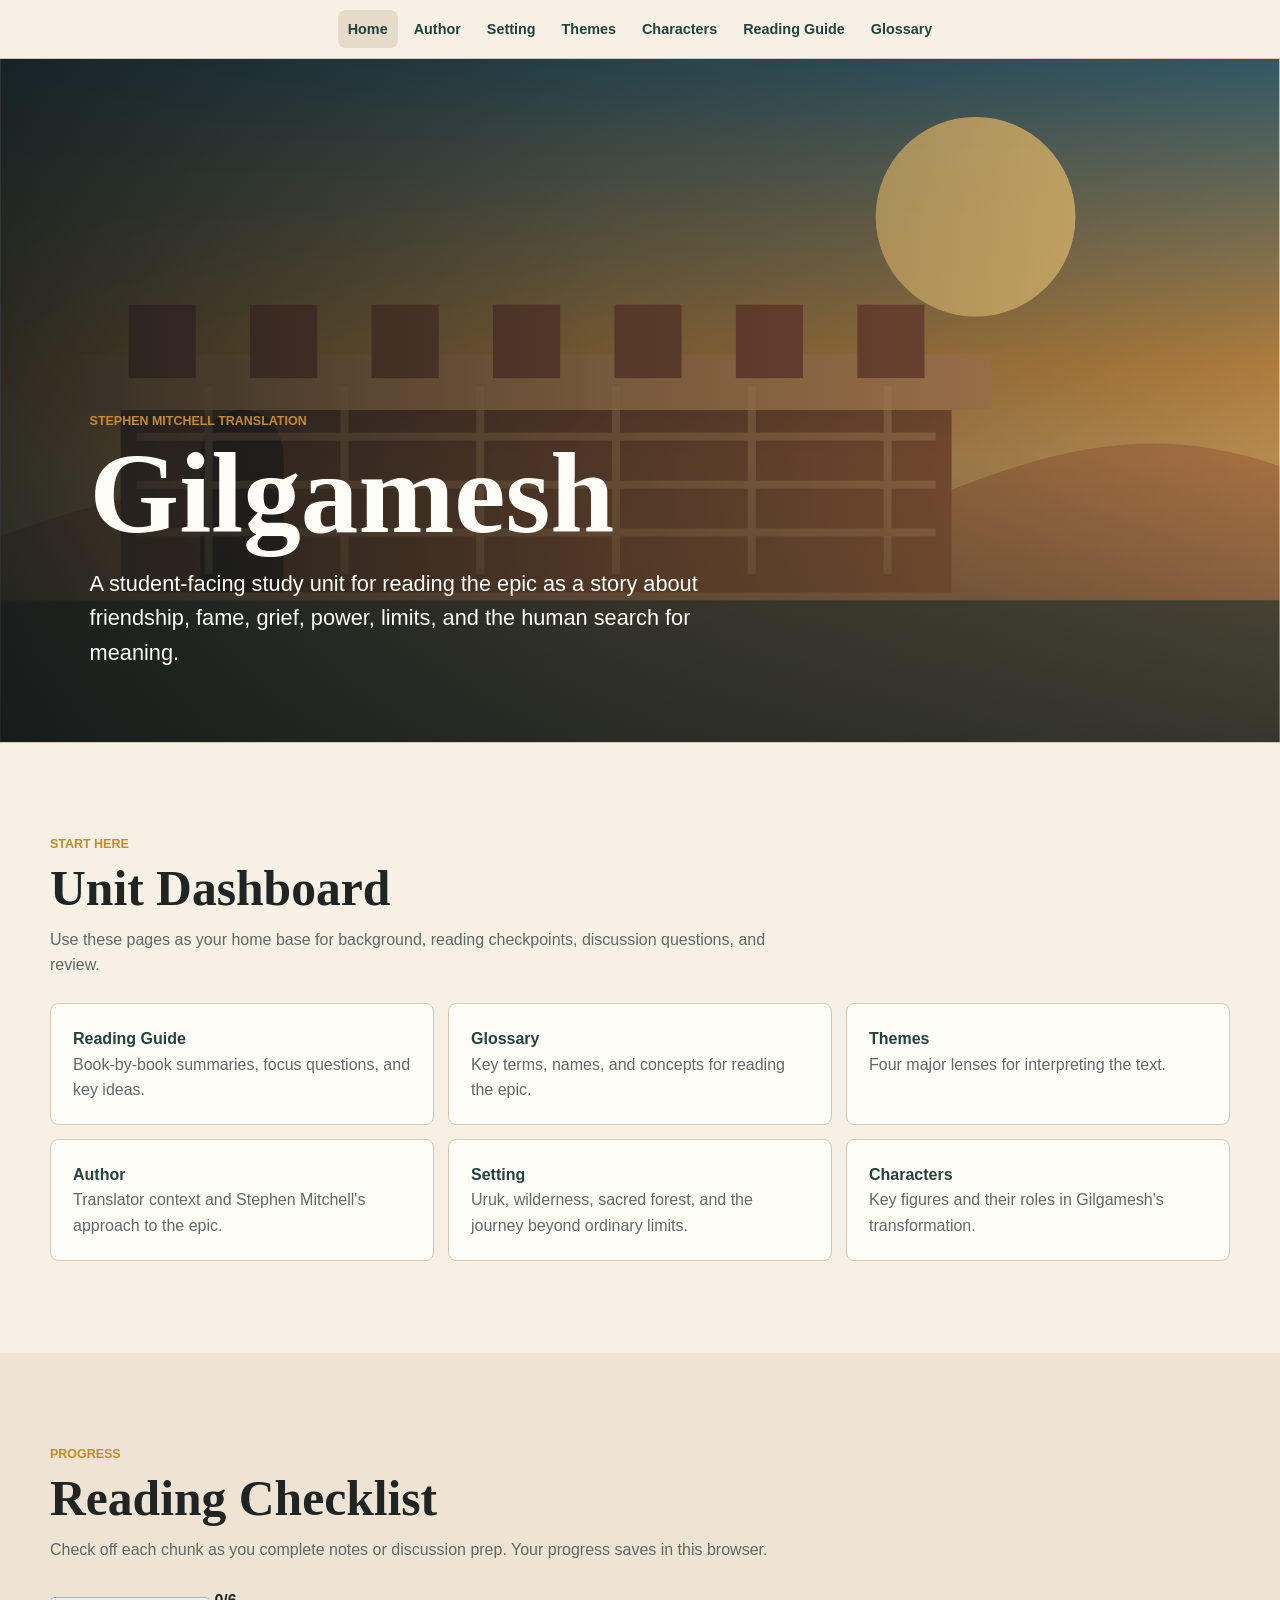
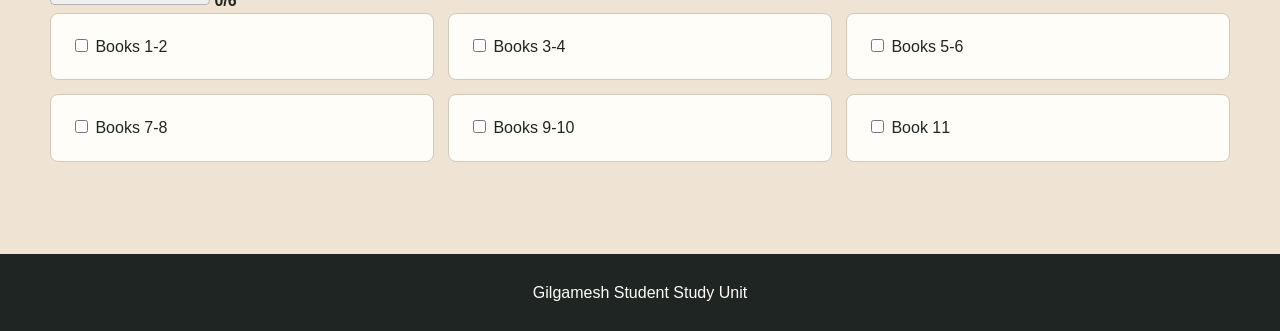
==== index.html @ 127dfa2d "Remove study questions page links" ====
<!doctype html><html lang="en"><head><meta charset="utf-8"><meta name="viewport" content="width=device-width,initial-scale=1"><title>Gilgamesh Student Study Unit</title><link rel="stylesheet" href="styles.css"></head><body><a class="skip-link" href="#main-content">Skip to content</a><nav class="top-nav" aria-label="Main navigation"><a aria-current="page" href="index.html">Home</a><a href="author.html">Author</a><a href="setting.html">Setting</a><a href="themes.html">Themes</a><a href="characters.html">Characters</a><a href="reading-guide.html">Reading Guide</a><a href="glossary.html">Glossary</a></nav><header class="hero"><img src="assets/uruk-hero.svg" alt="Ancient city walls at sunrise"><div class="hero-copy"><p class="eyebrow">Stephen Mitchell translation</p><h1>Gilgamesh</h1><p>A student-facing study unit for reading the epic as a story about friendship, fame, grief, power, limits, and the human search for meaning.</p></div></header><main id="main-content" tabindex="-1"><section class="section"><div class="section-inner"><div class="section-heading"><p class="eyebrow">Start Here</p><h2>Unit Dashboard</h2><p class="section-intro">Use these pages as your home base for background, reading checkpoints, discussion questions, and review.</p></div><div class="grid grid-3"><a class="resource-link" href="reading-guide.html"><span>Reading Guide</span><p>Book-by-book summaries, focus questions, and key ideas.</p></a><a class="resource-link" href="glossary.html"><span>Glossary</span><p>Key terms, names, and concepts for reading the epic.</p></a><a class="resource-link" href="themes.html"><span>Themes</span><p>Four major lenses for interpreting the text.</p></a><a class="resource-link" href="author.html"><span>Author</span><p>Translator context and Stephen Mitchell's approach to the epic.</p></a><a class="resource-link" href="setting.html"><span>Setting</span><p>Uruk, wilderness, sacred forest, and the journey beyond ordinary limits.</p></a><a class="resource-link" href="characters.html"><span>Characters</span><p>Key figures and their roles in Gilgamesh's transformation.</p></a></div></div></section><section class="section band-light"><div class="section-inner"><div class="section-heading"><p class="eyebrow">Progress</p><h2>Reading Checklist</h2><p class="section-intro">Check off each chunk as you complete notes or discussion prep. Your progress saves in this browser.</p></div><progress data-progress-bar value="0" max="6"></progress> <strong data-progress-text>0/6</strong><div class="grid grid-3"><label class="tile"><input type="checkbox" data-progress-check value="books-1-2"> Books 1-2</label><label class="tile"><input type="checkbox" data-progress-check value="books-3-4"> Books 3-4</label><label class="tile"><input type="checkbox" data-progress-check value="books-5-6"> Books 5-6</label><label class="tile"><input type="checkbox" data-progress-check value="books-7-8"> Books 7-8</label><label class="tile"><input type="checkbox" data-progress-check value="books-9-10"> Books 9-10</label><label class="tile"><input type="checkbox" data-progress-check value="book-11"> Book 11</label></div></div></section></main><footer class="site-footer"><p>Gilgamesh Student Study Unit</p></footer><script src="script.js"></script></body></html>
---- styles.css ----
:root{--paper:#f7f0e4;--surface:#fffdf8;--ink:#1e2523;--muted:#5f6966;--line:#d6c8b7;--reed:#23433f;--lapis:#255a78;--clay:#9f5739;--sun:#c58a2a;--fig:#5f3f62}*{box-sizing:border-box}html{scroll-behavior:smooth}body{margin:0;background:var(--paper);color:var(--ink);font-family:Arial,Helvetica,sans-serif;line-height:1.58;overflow-x:hidden}a{color:inherit}img{max-width:100%;height:auto}p,li,h1,h2,h3,h4,summary,a{overflow-wrap:anywhere}.skip-link{position:fixed;left:16px;top:12px;z-index:100;transform:translateY(-160%);background:#fff;border:3px solid var(--reed);border-radius:8px;padding:10px 14px;font-weight:800;text-decoration:none}.skip-link:focus{transform:translateY(0)}:focus-visible{outline:3px solid #111;outline-offset:4px}.top-nav{position:sticky;top:0;z-index:20;display:flex;justify-content:center;gap:6px;flex-wrap:wrap;padding:10px 14px;background:rgba(247,240,228,.96);border-bottom:1px solid var(--line)}.top-nav a{min-height:38px;display:inline-flex;align-items:center;text-decoration:none;color:var(--reed);font-weight:800;font-size:.9rem;padding:7px 10px;border-radius:8px;white-space:nowrap}.top-nav a:hover,.top-nav a:focus-visible,.top-nav a[aria-current=page]{background:#e6dac9}.hero{position:relative;min-height:clamp(460px,76vh,720px);display:grid;align-items:end;overflow:hidden;border-bottom:1px solid var(--line)}.hero img{position:absolute;inset:0;width:100%;height:100%;object-fit:cover}.hero:after{content:"";position:absolute;inset:0;background:linear-gradient(90deg,rgba(16,23,24,.84),rgba(16,23,24,.44) 48%,rgba(16,23,24,.14)),linear-gradient(0deg,rgba(16,23,24,.45),transparent 42%)}.hero-copy{position:relative;z-index:1;width:min(920px,calc(100% - 32px));padding:0 0 clamp(42px,8vh,76px) clamp(20px,7vw,92px);color:#fffdf8}.eyebrow{margin:0 0 8px;color:var(--sun);font-size:.78rem;letter-spacing:0;text-transform:uppercase;font-weight:900}.hero h1,.page-hero h1,h2{font-family:Georgia,'Times New Roman',serif}.hero h1{margin:0;font-size:clamp(3.2rem,9vw,7.2rem);line-height:.95}.hero-copy p:last-child{max-width:680px;margin:18px 0 0;font-size:clamp(1.06rem,2vw,1.36rem)}.page-hero{background:var(--reed);color:#fffdf8;padding:clamp(54px,8vw,92px) 18px;border-bottom:1px solid var(--line)}.page-hero h1{margin:0;font-size:clamp(2.5rem,7vw,5rem);line-height:1}.page-hero p{max-width:760px;margin:0;font-size:1.08rem}.section{padding:clamp(52px,8vw,92px) 18px}.band-light{background:#efe4d3}.band-deep{background:#203633;color:#fffdf8}.section-inner{width:min(1180px,100%);margin:0 auto}.section-heading{max-width:780px;margin-bottom:26px}.section-intro{max-width:760px;margin:0;color:var(--muted)}h2{margin:0 0 12px;font-size:clamp(2rem,4vw,3.1rem);line-height:1.05}h3{margin:0 0 10px;font-size:1.18rem;line-height:1.25}h4{margin:22px 0 8px;color:var(--reed);font-size:1rem}p{margin:0 0 12px}ul,ol{padding-left:1.25rem}li{margin:6px 0}.grid{display:grid;gap:14px}.grid-2{grid-template-columns:repeat(2,minmax(0,1fr))}.grid-3{grid-template-columns:repeat(3,minmax(0,1fr))}.grid-4{grid-template-columns:repeat(4,minmax(0,1fr))}.tile,.resource-link,.prose-panel,.character-card,.theme-card,.term,.book-panel,.quiz-panel,.callout{border:1px solid var(--line);border-radius:8px;background:var(--surface)}.tile,.prose-panel,.character-card,.theme-card,.term,.quiz-panel,.callout{padding:20px}.resource-link{display:block;padding:22px;text-decoration:none;color:var(--ink)}.resource-link span,.tile h3,.character-card h3,.term dt{color:var(--reed);font-weight:900}.resource-link p,.tile p,.character-card p,.theme-card p,.term dd,.quiz-panel p,.callout p{margin:0;color:var(--muted)}.theme-card{border-top:6px solid var(--clay)}.theme-card:nth-child(2){border-top-color:var(--lapis)}.theme-card:nth-child(3){border-top-color:var(--fig)}.theme-card:nth-child(4){border-top-color:var(--sun)}.theme-label{display:inline-grid;place-items:center;width:34px;height:34px;border-radius:50%;background:var(--clay);color:white;font-weight:900;margin-bottom:10px}.book-list{display:grid;gap:12px}.book-panel{overflow:hidden}.book-panel summary{position:relative;cursor:pointer;list-style:none;padding:17px 58px 17px 20px;background:var(--surface);color:var(--reed);font-weight:900}.book-panel summary:after{content:"+";position:absolute;right:18px;top:50%;transform:translateY(-50%);width:28px;height:28px;display:grid;place-items:center;border-radius:50%;background:#e5d8c7}.book-panel[open] summary:after{content:"-"}.book-body{display:grid;grid-template-columns:minmax(0,1.4fr) minmax(280px,.8fr);gap:24px;padding:8px 20px 22px;border-top:1px solid var(--line);background:var(--surface)}.questions{border-left:4px solid var(--sun);padding-left:18px}.question-line{color:var(--reed);font-weight:900}.toolbar{display:flex;gap:10px;flex-wrap:wrap;margin:0 0 18px}.toolbar input,.toolbar select{min-height:42px;border:1px solid var(--line);border-radius:8px;background:var(--surface);padding:8px 10px;font:inherit}.toolbar input{flex:1 1 280px}.button,.quiz-option{border-radius:8px;font:inherit;cursor:pointer}.button{min-height:42px;border:1px solid var(--reed);background:var(--reed);color:#fffdf8;padding:8px 12px;font-weight:900}.quiz-option{display:block;width:100%;text-align:left;margin:8px 0;border:1px solid var(--line);background:#fff8ec;color:var(--ink);padding:10px 12px}.quiz-option.correct{border-color:#2f6d4f;background:#e5f2e8}.quiz-option.incorrect{border-color:#a04738;background:#f7e4df}.result{min-height:26px;margin-top:10px;font-weight:900}.tracker-table{width:100%;border-collapse:collapse;border:1px solid var(--line);background:var(--surface)}.tracker-table th,.tracker-table td{border:1px solid var(--line);padding:12px;text-align:left;vertical-align:top}.tracker-table th{background:#eadcc9;color:var(--reed)}.site-footer{padding:26px 18px;background:#1e2523;color:#fffdf8;text-align:center}.site-footer p{margin:0}@media(max-width:980px){.grid-2,.grid-3,.grid-4,.book-body{grid-template-columns:1fr}.hero-copy{padding-left:22px}}@media(max-width:720px){body{font-size:16px;line-height:1.62}.top-nav{justify-content:flex-start;flex-wrap:nowrap;overflow-x:auto;overscroll-behavior-x:contain;-webkit-overflow-scrolling:touch;padding:8px 10px;gap:4px}.top-nav a{flex:0 0 auto;min-height:36px;font-size:.86rem;padding:7px 9px}.hero{min-height:410px}.hero-copy{width:100%;padding:0 18px 36px}.hero h1{font-size:clamp(3rem,18vw,4.25rem);line-height:.96}.hero-copy p:last-child{font-size:1.02rem;max-width:34rem}.page-hero{padding:38px 14px}.page-hero .section-inner{grid-template-columns:1fr!important;gap:16px!important}.page-hero img{max-width:150px!important}.page-hero h1{font-size:clamp(2.25rem,13vw,3.6rem);line-height:1.02}.page-hero p{font-size:1rem}.section{padding:38px 14px}.section-heading{margin-bottom:18px}h2{font-size:clamp(1.65rem,9vw,2.35rem)}.tile,.prose-panel,.character-card,.theme-card,.term,.quiz-panel,.callout,.resource-link{padding:16px}.book-panel summary{padding:15px 50px 15px 16px}.book-body{gap:16px;padding:6px 16px 18px}.toolbar{display:grid;grid-template-columns:1fr;gap:8px}.toolbar input,.toolbar select{width:100%;min-width:0}.character-card p,.theme-card p,.prose-panel p,.callout p,.tile p,.resource-link p{font-size:.98rem}}@media(max-width:430px){.top-nav{position:relative}.hero{min-height:360px}.hero-copy{padding-bottom:30px}.hero h1{font-size:3rem}.page-hero{padding-top:32px;padding-bottom:32px}.section{padding-left:12px;padding-right:12px}.grid{gap:12px}.tile,.prose-panel,.character-card,.theme-card,.term,.quiz-panel,.callout,.resource-link{padding:14px}ul,ol{padding-left:1.05rem}.book-panel summary{font-size:.98rem}.questions{padding-left:12px}.site-footer{padding:22px 12px}}@media(orientation:landscape) and (max-height:520px){.hero{min-height:320px}.hero-copy{padding-bottom:28px}.page-hero{padding-top:30px;padding-bottom:30px}}
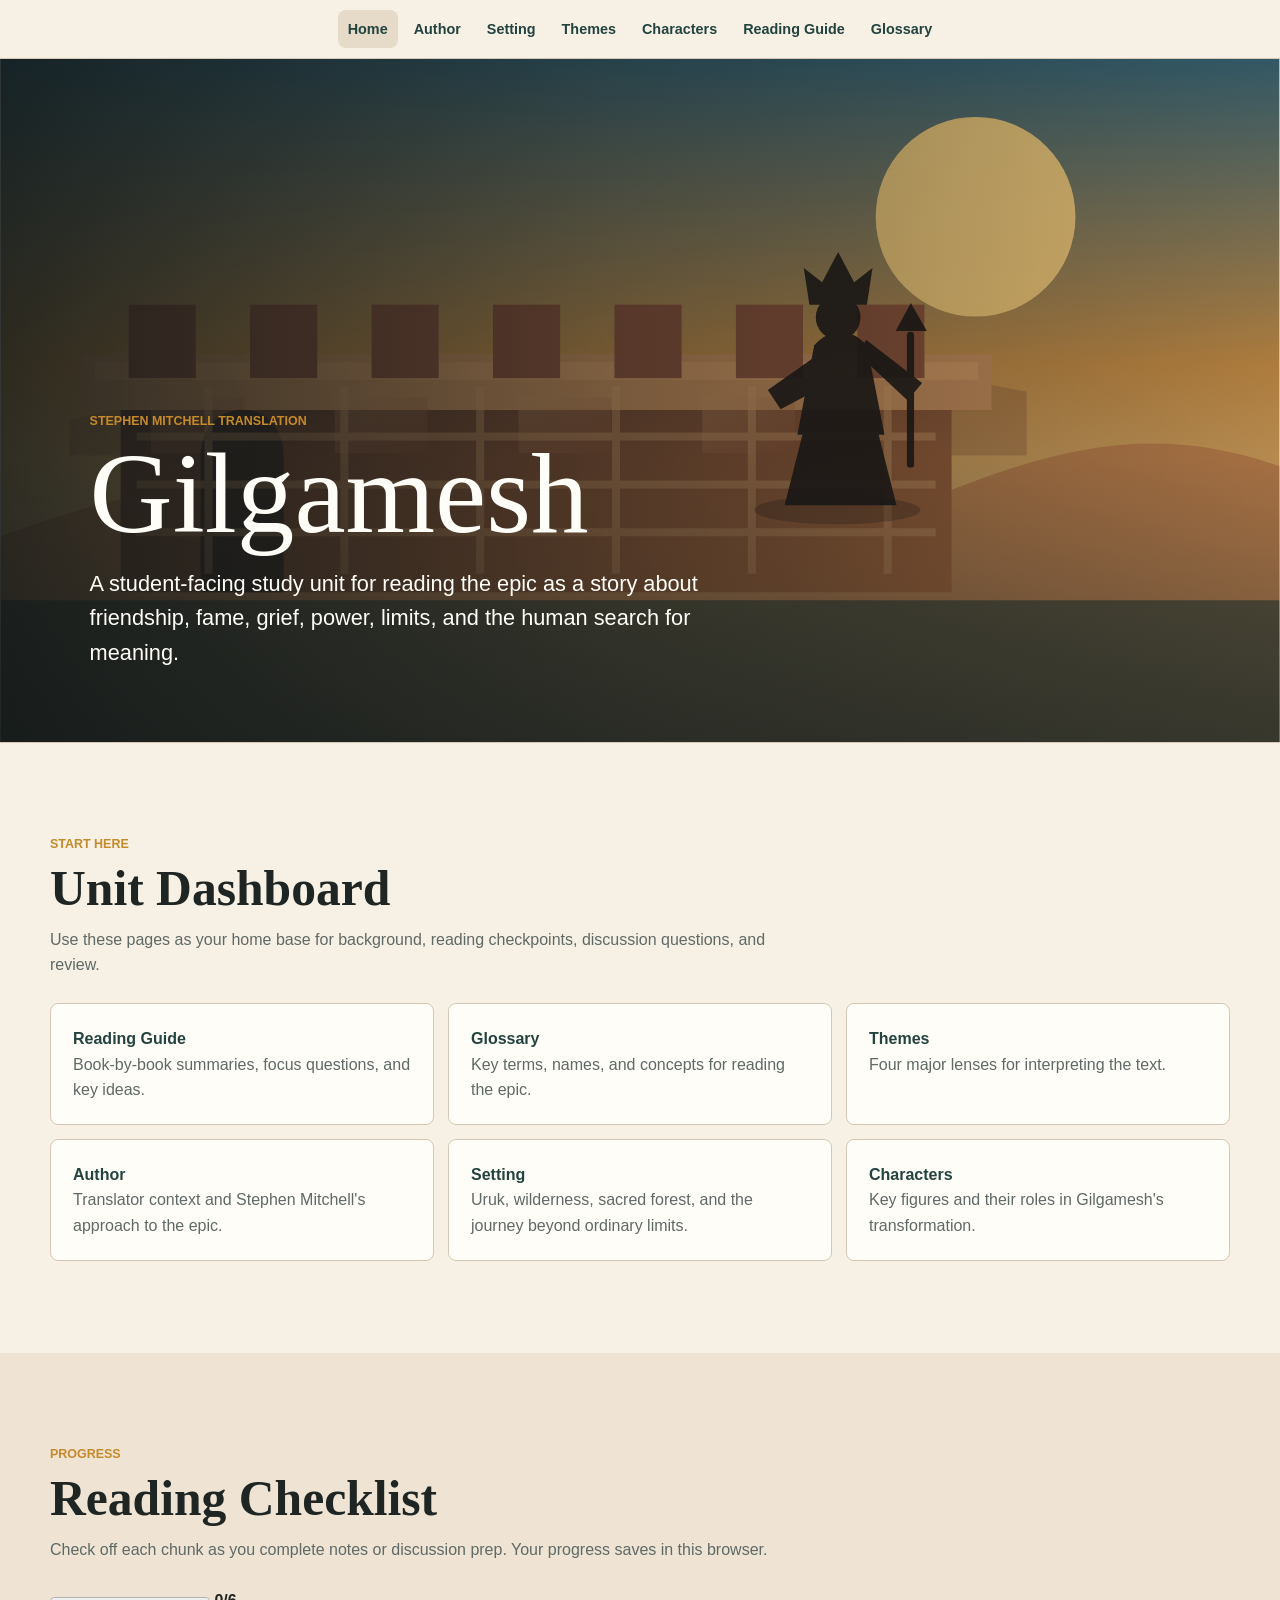
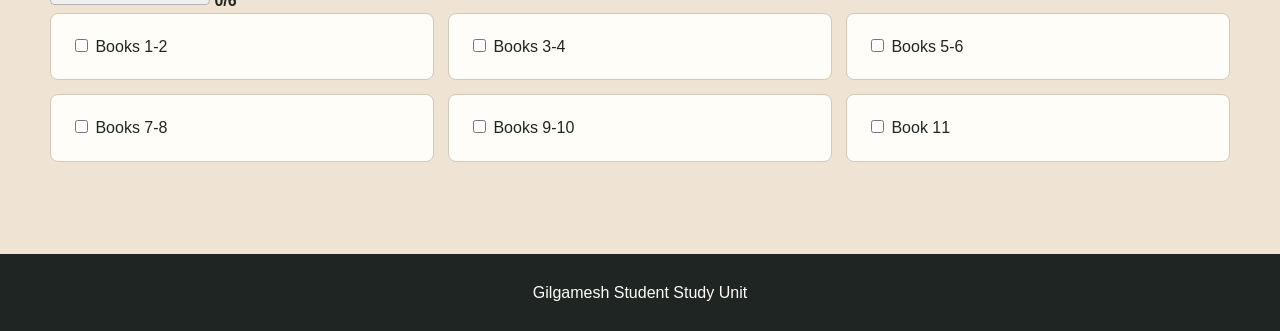
==== commit 5530051c: "Refresh hero artwork reference" ====
--- a/index.html
+++ b/index.html
@@ -1 +1 @@
-<!doctype html><html lang="en"><head><meta charset="utf-8"><meta name="viewport" content="width=device-width,initial-scale=1"><title>Gilgamesh Student Study Unit</title><link rel="stylesheet" href="styles.css"></head><body><a class="skip-link" href="#main-content">Skip to content</a><nav class="top-nav" aria-label="Main navigation"><a aria-current="page" href="index.html">Home</a><a href="author.html">Author</a><a href="setting.html">Setting</a><a href="themes.html">Themes</a><a href="characters.html">Characters</a><a href="reading-guide.html">Reading Guide</a><a href="glossary.html">Glossary</a></nav><header class="hero"><img src="assets/uruk-hero.svg" alt="Ancient city walls at sunrise"><div class="hero-copy"><p class="eyebrow">Stephen Mitchell translation</p><h1>Gilgamesh</h1><p>A student-facing study unit for reading the epic as a story about friendship, fame, grief, power, limits, and the human search for meaning.</p></div></header><main id="main-content" tabindex="-1"><section class="section"><div class="section-inner"><div class="section-heading"><p class="eyebrow">Start Here</p><h2>Unit Dashboard</h2><p class="section-intro">Use these pages as your home base for background, reading checkpoints, discussion questions, and review.</p></div><div class="grid grid-3"><a class="resource-link" href="reading-guide.html"><span>Reading Guide</span><p>Book-by-book summaries, focus questions, and key ideas.</p></a><a class="resource-link" href="glossary.html"><span>Glossary</span><p>Key terms, names, and concepts for reading the epic.</p></a><a class="resource-link" href="themes.html"><span>Themes</span><p>Four major lenses for interpreting the text.</p></a><a class="resource-link" href="author.html"><span>Author</span><p>Translator context and Stephen Mitchell's approach to the epic.</p></a><a class="resource-link" href="setting.html"><span>Setting</span><p>Uruk, wilderness, sacred forest, and the journey beyond ordinary limits.</p></a><a class="resource-link" href="characters.html"><span>Characters</span><p>Key figures and their roles in Gilgamesh's transformation.</p></a></div></div></section><section class="section band-light"><div class="section-inner"><div class="section-heading"><p class="eyebrow">Progress</p><h2>Reading Checklist</h2><p class="section-intro">Check off each chunk as you complete notes or discussion prep. Your progress saves in this browser.</p></div><progress data-progress-bar value="0" max="6"></progress> <strong data-progress-text>0/6</strong><div class="grid grid-3"><label class="tile"><input type="checkbox" data-progress-check value="books-1-2"> Books 1-2</label><label class="tile"><input type="checkbox" data-progress-check value="books-3-4"> Books 3-4</label><label class="tile"><input type="checkbox" data-progress-check value="books-5-6"> Books 5-6</label><label class="tile"><input type="checkbox" data-progress-check value="books-7-8"> Books 7-8</label><label class="tile"><input type="checkbox" data-progress-check value="books-9-10"> Books 9-10</label><label class="tile"><input type="checkbox" data-progress-check value="book-11"> Book 11</label></div></div></section></main><footer class="site-footer"><p>Gilgamesh Student Study Unit</p></footer><script src="script.js"></script></body></html>+<!doctype html><html lang="en"><head><meta charset="utf-8"><meta name="viewport" content="width=device-width,initial-scale=1"><title>Gilgamesh Student Study Unit</title><link rel="stylesheet" href="styles.css"></head><body><a class="skip-link" href="#main-content">Skip to content</a><nav class="top-nav" aria-label="Main navigation"><a aria-current="page" href="index.html">Home</a><a href="author.html">Author</a><a href="setting.html">Setting</a><a href="themes.html">Themes</a><a href="characters.html">Characters</a><a href="reading-guide.html">Reading Guide</a><a href="glossary.html">Glossary</a></nav><header class="hero"><img src="assets/uruk-hero.svg?v=king-wall" alt="Ancient city walls of Uruk at sunrise with a king standing on the wall"><div class="hero-copy"><p class="eyebrow">Stephen Mitchell translation</p><h1>Gilgamesh</h1><p>A student-facing study unit for reading the epic as a story about friendship, fame, grief, power, limits, and the human search for meaning.</p></div></header><main id="main-content" tabindex="-1"><section class="section"><div class="section-inner"><div class="section-heading"><p class="eyebrow">Start Here</p><h2>Unit Dashboard</h2><p class="section-intro">Use these pages as your home base for background, reading checkpoints, discussion questions, and review.</p></div><div class="grid grid-3"><a class="resource-link" href="reading-guide.html"><span>Reading Guide</span><p>Book-by-book summaries, focus questions, and key ideas.</p></a><a class="resource-link" href="glossary.html"><span>Glossary</span><p>Key terms, names, and concepts for reading the epic.</p></a><a class="resource-link" href="themes.html"><span>Themes</span><p>Four major lenses for interpreting the text.</p></a><a class="resource-link" href="author.html"><span>Author</span><p>Translator context and Stephen Mitchell's approach to the epic.</p></a><a class="resource-link" href="setting.html"><span>Setting</span><p>Uruk, wilderness, sacred forest, and the journey beyond ordinary limits.</p></a><a class="resource-link" href="characters.html"><span>Characters</span><p>Key figures and their roles in Gilgamesh's transformation.</p></a></div></div></section><section class="section band-light"><div class="section-inner"><div class="section-heading"><p class="eyebrow">Progress</p><h2>Reading Checklist</h2><p class="section-intro">Check off each chunk as you complete notes or discussion prep. Your progress saves in this browser.</p></div><progress data-progress-bar value="0" max="6"></progress> <strong data-progress-text>0/6</strong><div class="grid grid-3"><label class="tile"><input type="checkbox" data-progress-check value="books-1-2"> Books 1-2</label><label class="tile"><input type="checkbox" data-progress-check value="books-3-4"> Books 3-4</label><label class="tile"><input type="checkbox" data-progress-check value="books-5-6"> Books 5-6</label><label class="tile"><input type="checkbox" data-progress-check value="books-7-8"> Books 7-8</label><label class="tile"><input type="checkbox" data-progress-check value="books-9-10"> Books 9-10</label><label class="tile"><input type="checkbox" data-progress-check value="book-11"> Book 11</label></div></div></section></main><footer class="site-footer"><p>Gilgamesh Student Study Unit</p></footer><script src="script.js"></script></body></html>
--- a/styles.css
+++ b/styles.css
@@ -1 +1 @@
-:root{--paper:#f7f0e4;--surface:#fffdf8;--ink:#1e2523;--muted:#5f6966;--line:#d6c8b7;--reed:#23433f;--lapis:#255a78;--clay:#9f5739;--sun:#c58a2a;--fig:#5f3f62}*{box-sizing:border-box}html{scroll-behavior:smooth}body{margin:0;background:var(--paper);color:var(--ink);font-family:Arial,Helvetica,sans-serif;line-height:1.58;overflow-x:hidden}a{color:inherit}img{max-width:100%;height:auto}p,li,h1,h2,h3,h4,summary,a{overflow-wrap:anywhere}.skip-link{position:fixed;left:16px;top:12px;z-index:100;transform:translateY(-160%);background:#fff;border:3px solid var(--reed);border-radius:8px;padding:10px 14px;font-weight:800;text-decoration:none}.skip-link:focus{transform:translateY(0)}:focus-visible{outline:3px solid #111;outline-offset:4px}.top-nav{position:sticky;top:0;z-index:20;display:flex;justify-content:center;gap:6px;flex-wrap:wrap;padding:10px 14px;background:rgba(247,240,228,.96);border-bottom:1px solid var(--line)}.top-nav a{min-height:38px;display:inline-flex;align-items:center;text-decoration:none;color:var(--reed);font-weight:800;font-size:.9rem;padding:7px 10px;border-radius:8px;white-space:nowrap}.top-nav a:hover,.top-nav a:focus-visible,.top-nav a[aria-current=page]{background:#e6dac9}.hero{position:relative;min-height:clamp(460px,76vh,720px);display:grid;align-items:end;overflow:hidden;border-bottom:1px solid var(--line)}.hero img{position:absolute;inset:0;width:100%;height:100%;object-fit:cover}.hero:after{content:"";position:absolute;inset:0;background:linear-gradient(90deg,rgba(16,23,24,.84),rgba(16,23,24,.44) 48%,rgba(16,23,24,.14)),linear-gradient(0deg,rgba(16,23,24,.45),transparent 42%)}.hero-copy{position:relative;z-index:1;width:min(920px,calc(100% - 32px));padding:0 0 clamp(42px,8vh,76px) clamp(20px,7vw,92px);color:#fffdf8}.eyebrow{margin:0 0 8px;color:var(--sun);font-size:.78rem;letter-spacing:0;text-transform:uppercase;font-weight:900}.hero h1,.page-hero h1,h2{font-family:Georgia,'Times New Roman',serif}.hero h1{margin:0;font-size:clamp(3.2rem,9vw,7.2rem);line-height:.95}.hero-copy p:last-child{max-width:680px;margin:18px 0 0;font-size:clamp(1.06rem,2vw,1.36rem)}.page-hero{background:var(--reed);color:#fffdf8;padding:clamp(54px,8vw,92px) 18px;border-bottom:1px solid var(--line)}.page-hero h1{margin:0;font-size:clamp(2.5rem,7vw,5rem);line-height:1}.page-hero p{max-width:760px;margin:0;font-size:1.08rem}.section{padding:clamp(52px,8vw,92px) 18px}.band-light{background:#efe4d3}.band-deep{background:#203633;color:#fffdf8}.section-inner{width:min(1180px,100%);margin:0 auto}.section-heading{max-width:780px;margin-bottom:26px}.section-intro{max-width:760px;margin:0;color:var(--muted)}h2{margin:0 0 12px;font-size:clamp(2rem,4vw,3.1rem);line-height:1.05}h3{margin:0 0 10px;font-size:1.18rem;line-height:1.25}h4{margin:22px 0 8px;color:var(--reed);font-size:1rem}p{margin:0 0 12px}ul,ol{padding-left:1.25rem}li{margin:6px 0}.grid{display:grid;gap:14px}.grid-2{grid-template-columns:repeat(2,minmax(0,1fr))}.grid-3{grid-template-columns:repeat(3,minmax(0,1fr))}.grid-4{grid-template-columns:repeat(4,minmax(0,1fr))}.tile,.resource-link,.prose-panel,.character-card,.theme-card,.term,.book-panel,.quiz-panel,.callout{border:1px solid var(--line);border-radius:8px;background:var(--surface)}.tile,.prose-panel,.character-card,.theme-card,.term,.quiz-panel,.callout{padding:20px}.resource-link{display:block;padding:22px;text-decoration:none;color:var(--ink)}.resource-link span,.tile h3,.character-card h3,.term dt{color:var(--reed);font-weight:900}.resource-link p,.tile p,.character-card p,.theme-card p,.term dd,.quiz-panel p,.callout p{margin:0;color:var(--muted)}.theme-card{border-top:6px solid var(--clay)}.theme-card:nth-child(2){border-top-color:var(--lapis)}.theme-card:nth-child(3){border-top-color:var(--fig)}.theme-card:nth-child(4){border-top-color:var(--sun)}.theme-label{display:inline-grid;place-items:center;width:34px;height:34px;border-radius:50%;background:var(--clay);color:white;font-weight:900;margin-bottom:10px}.book-list{display:grid;gap:12px}.book-panel{overflow:hidden}.book-panel summary{position:relative;cursor:pointer;list-style:none;padding:17px 58px 17px 20px;background:var(--surface);color:var(--reed);font-weight:900}.book-panel summary:after{content:"+";position:absolute;right:18px;top:50%;transform:translateY(-50%);width:28px;height:28px;display:grid;place-items:center;border-radius:50%;background:#e5d8c7}.book-panel[open] summary:after{content:"-"}.book-body{display:grid;grid-template-columns:minmax(0,1.4fr) minmax(280px,.8fr);gap:24px;padding:8px 20px 22px;border-top:1px solid var(--line);background:var(--surface)}.questions{border-left:4px solid var(--sun);padding-left:18px}.question-line{color:var(--reed);font-weight:900}.toolbar{display:flex;gap:10px;flex-wrap:wrap;margin:0 0 18px}.toolbar input,.toolbar select{min-height:42px;border:1px solid var(--line);border-radius:8px;background:var(--surface);padding:8px 10px;font:inherit}.toolbar input{flex:1 1 280px}.button,.quiz-option{border-radius:8px;font:inherit;cursor:pointer}.button{min-height:42px;border:1px solid var(--reed);background:var(--reed);color:#fffdf8;padding:8px 12px;font-weight:900}.quiz-option{display:block;width:100%;text-align:left;margin:8px 0;border:1px solid var(--line);background:#fff8ec;color:var(--ink);padding:10px 12px}.quiz-option.correct{border-color:#2f6d4f;background:#e5f2e8}.quiz-option.incorrect{border-color:#a04738;background:#f7e4df}.result{min-height:26px;margin-top:10px;font-weight:900}.tracker-table{width:100%;border-collapse:collapse;border:1px solid var(--line);background:var(--surface)}.tracker-table th,.tracker-table td{border:1px solid var(--line);padding:12px;text-align:left;vertical-align:top}.tracker-table th{background:#eadcc9;color:var(--reed)}.site-footer{padding:26px 18px;background:#1e2523;color:#fffdf8;text-align:center}.site-footer p{margin:0}@media(max-width:980px){.grid-2,.grid-3,.grid-4,.book-body{grid-template-columns:1fr}.hero-copy{padding-left:22px}}@media(max-width:720px){body{font-size:16px;line-height:1.62}.top-nav{justify-content:flex-start;flex-wrap:nowrap;overflow-x:auto;overscroll-behavior-x:contain;-webkit-overflow-scrolling:touch;padding:8px 10px;gap:4px}.top-nav a{flex:0 0 auto;min-height:36px;font-size:.86rem;padding:7px 9px}.hero{min-height:410px}.hero-copy{width:100%;padding:0 18px 36px}.hero h1{font-size:clamp(3rem,18vw,4.25rem);line-height:.96}.hero-copy p:last-child{font-size:1.02rem;max-width:34rem}.page-hero{padding:38px 14px}.page-hero .section-inner{grid-template-columns:1fr!important;gap:16px!important}.page-hero img{max-width:150px!important}.page-hero h1{font-size:clamp(2.25rem,13vw,3.6rem);line-height:1.02}.page-hero p{font-size:1rem}.section{padding:38px 14px}.section-heading{margin-bottom:18px}h2{font-size:clamp(1.65rem,9vw,2.35rem)}.tile,.prose-panel,.character-card,.theme-card,.term,.quiz-panel,.callout,.resource-link{padding:16px}.book-panel summary{padding:15px 50px 15px 16px}.book-body{gap:16px;padding:6px 16px 18px}.toolbar{display:grid;grid-template-columns:1fr;gap:8px}.toolbar input,.toolbar select{width:100%;min-width:0}.character-card p,.theme-card p,.prose-panel p,.callout p,.tile p,.resource-link p{font-size:.98rem}}@media(max-width:430px){.top-nav{position:relative}.hero{min-height:360px}.hero-copy{padding-bottom:30px}.hero h1{font-size:3rem}.page-hero{padding-top:32px;padding-bottom:32px}.section{padding-left:12px;padding-right:12px}.grid{gap:12px}.tile,.prose-panel,.character-card,.theme-card,.term,.quiz-panel,.callout,.resource-link{padding:14px}ul,ol{padding-left:1.05rem}.book-panel summary{font-size:.98rem}.questions{padding-left:12px}.site-footer{padding:22px 12px}}@media(orientation:landscape) and (max-height:520px){.hero{min-height:320px}.hero-copy{padding-bottom:28px}.page-hero{padding-top:30px;padding-bottom:30px}}+:root{--paper:#f7f0e4;--surface:#fffdf8;--ink:#1e2523;--muted:#5f6966;--line:#d6c8b7;--reed:#23433f;--lapis:#255a78;--clay:#9f5739;--sun:#c58a2a;--fig:#5f3f62}*{box-sizing:border-box}html{scroll-behavior:smooth}body{margin:0;background:var(--paper);color:var(--ink);font-family:Arial,Helvetica,sans-serif;line-height:1.58;overflow-x:hidden}a{color:inherit}img{max-width:100%;height:auto}p,li,h1,h2,h3,h4,summary,a{overflow-wrap:anywhere}.skip-link{position:fixed;left:16px;top:12px;z-index:100;transform:translateY(-160%);background:#fff;border:3px solid var(--reed);border-radius:8px;padding:10px 14px;font-weight:800;text-decoration:none}.skip-link:focus{transform:translateY(0)}:focus-visible{outline:3px solid #111;outline-offset:4px}.top-nav{position:sticky;top:0;z-index:20;display:flex;justify-content:center;gap:6px;flex-wrap:wrap;padding:10px 14px;background:rgba(247,240,228,.96);border-bottom:1px solid var(--line)}.top-nav a{min-height:38px;display:inline-flex;align-items:center;text-decoration:none;color:var(--reed);font-weight:800;font-size:.9rem;padding:7px 10px;border-radius:8px;white-space:nowrap}.top-nav a:hover,.top-nav a:focus-visible,.top-nav a[aria-current=page]{background:#e6dac9}.hero{position:relative;min-height:clamp(460px,76vh,720px);display:grid;align-items:end;overflow:hidden;border-bottom:1px solid var(--line)}.hero img{position:absolute;inset:0;width:100%;height:100%;object-fit:cover}.hero:after{content:"";position:absolute;inset:0;background:linear-gradient(90deg,rgba(16,23,24,.84),rgba(16,23,24,.44) 48%,rgba(16,23,24,.14)),linear-gradient(0deg,rgba(16,23,24,.45),transparent 42%)}.hero-copy{position:relative;z-index:1;width:min(920px,calc(100% - 32px));padding:0 0 clamp(42px,8vh,76px) clamp(20px,7vw,92px);color:#fffdf8}.eyebrow{margin:0 0 8px;color:var(--sun);font-size:.78rem;letter-spacing:0;text-transform:uppercase;font-weight:900}.hero h1,.page-hero h1,h2{font-family:Georgia,'Times New Roman',serif}.hero h1{margin:0;font-size:clamp(3.2rem,9vw,7.2rem);font-weight:400;line-height:.95}.hero-copy p:last-child{max-width:680px;margin:18px 0 0;font-size:clamp(1.06rem,2vw,1.36rem)}.page-hero{background:var(--reed);color:#fffdf8;padding:clamp(54px,8vw,92px) 18px;border-bottom:1px solid var(--line)}.page-hero h1{margin:0;font-size:clamp(2.5rem,7vw,5rem);font-weight:400;line-height:1}.page-hero p{max-width:760px;margin:0;font-size:1.08rem}.section{padding:clamp(52px,8vw,92px) 18px}.band-light{background:#efe4d3}.band-deep{background:#203633;color:#fffdf8}.section-inner{width:min(1180px,100%);margin:0 auto}.section-heading{max-width:780px;margin-bottom:26px}.section-intro{max-width:760px;margin:0;color:var(--muted)}h2{margin:0 0 12px;font-size:clamp(2rem,4vw,3.1rem);line-height:1.05}h3{margin:0 0 10px;font-size:1.18rem;line-height:1.25}h4{margin:22px 0 8px;color:var(--reed);font-size:1rem}p{margin:0 0 12px}ul,ol{padding-left:1.25rem}li{margin:6px 0}.grid{display:grid;gap:14px}.grid-2{grid-template-columns:repeat(2,minmax(0,1fr))}.grid-3{grid-template-columns:repeat(3,minmax(0,1fr))}.grid-4{grid-template-columns:repeat(4,minmax(0,1fr))}.tile,.resource-link,.prose-panel,.character-card,.theme-card,.term,.book-panel,.quiz-panel,.callout{border:1px solid var(--line);border-radius:8px;background:var(--surface)}.tile,.prose-panel,.character-card,.theme-card,.term,.quiz-panel,.callout{padding:20px}.resource-link{display:block;padding:22px;text-decoration:none;color:var(--ink)}.resource-link span,.tile h3,.character-card h3,.term dt{color:var(--reed);font-weight:900}.resource-link p,.tile p,.character-card p,.theme-card p,.term dd,.quiz-panel p,.callout p{margin:0;color:var(--muted)}.theme-card{border-top:6px solid var(--clay)}.theme-card:nth-child(2){border-top-color:var(--lapis)}.theme-card:nth-child(3){border-top-color:var(--fig)}.theme-card:nth-child(4){border-top-color:var(--sun)}.theme-label{display:inline-grid;place-items:center;width:34px;height:34px;border-radius:50%;background:var(--clay);color:white;font-weight:900;margin-bottom:10px}.book-list{display:grid;gap:12px}.book-panel{overflow:hidden}.book-panel summary{position:relative;cursor:pointer;list-style:none;padding:17px 58px 17px 20px;background:var(--surface);color:var(--reed);font-weight:900}.book-panel summary:after{content:"+";position:absolute;right:18px;top:50%;transform:translateY(-50%);width:28px;height:28px;display:grid;place-items:center;border-radius:50%;background:#e5d8c7}.book-panel[open] summary:after{content:"-"}.book-body{display:grid;grid-template-columns:minmax(0,1.4fr) minmax(280px,.8fr);gap:24px;padding:8px 20px 22px;border-top:1px solid var(--line);background:var(--surface)}.questions{border-left:4px solid var(--sun);padding-left:18px}.question-line{color:var(--reed);font-weight:900}.toolbar{display:flex;gap:10px;flex-wrap:wrap;margin:0 0 18px}.toolbar input,.toolbar select{min-height:42px;border:1px solid var(--line);border-radius:8px;background:var(--surface);padding:8px 10px;font:inherit}.toolbar input{flex:1 1 280px}.button,.quiz-option{border-radius:8px;font:inherit;cursor:pointer}.button{min-height:42px;border:1px solid var(--reed);background:var(--reed);color:#fffdf8;padding:8px 12px;font-weight:900}.quiz-option{display:block;width:100%;text-align:left;margin:8px 0;border:1px solid var(--line);background:#fff8ec;color:var(--ink);padding:10px 12px}.quiz-option.correct{border-color:#2f6d4f;background:#e5f2e8}.quiz-option.incorrect{border-color:#a04738;background:#f7e4df}.result{min-height:26px;margin-top:10px;font-weight:900}.tracker-table{width:100%;border-collapse:collapse;border:1px solid var(--line);background:var(--surface)}.tracker-table th,.tracker-table td{border:1px solid var(--line);padding:12px;text-align:left;vertical-align:top}.tracker-table th{background:#eadcc9;color:var(--reed)}.site-footer{padding:26px 18px;background:#1e2523;color:#fffdf8;text-align:center}.site-footer p{margin:0}@media(max-width:980px){.grid-2,.grid-3,.grid-4,.book-body{grid-template-columns:1fr}.hero-copy{padding-left:22px}}@media(max-width:720px){body{font-size:16px;line-height:1.62}.top-nav{justify-content:flex-start;flex-wrap:nowrap;overflow-x:auto;overscroll-behavior-x:contain;-webkit-overflow-scrolling:touch;padding:8px 10px;gap:4px}.top-nav a{flex:0 0 auto;min-height:36px;font-size:.86rem;padding:7px 9px}.hero{min-height:410px}.hero-copy{width:100%;padding:0 18px 36px}.hero h1{font-size:clamp(3rem,18vw,4.25rem);line-height:.96}.hero-copy p:last-child{font-size:1.02rem;max-width:34rem}.page-hero{padding:38px 14px}.page-hero .section-inner{grid-template-columns:1fr!important;gap:16px!important}.page-hero img{max-width:150px!important}.page-hero h1{font-size:clamp(2.25rem,13vw,3.6rem);line-height:1.02}.page-hero p{font-size:1rem}.section{padding:38px 14px}.section-heading{margin-bottom:18px}h2{font-size:clamp(1.65rem,9vw,2.35rem)}.tile,.prose-panel,.character-card,.theme-card,.term,.quiz-panel,.callout,.resource-link{padding:16px}.book-panel summary{padding:15px 50px 15px 16px}.book-body{gap:16px;padding:6px 16px 18px}.toolbar{display:grid;grid-template-columns:1fr;gap:8px}.toolbar input,.toolbar select{width:100%;min-width:0}.character-card p,.theme-card p,.prose-panel p,.callout p,.tile p,.resource-link p{font-size:.98rem}}@media(max-width:430px){.top-nav{position:relative}.hero{min-height:360px}.hero-copy{padding-bottom:30px}.hero h1{font-size:3rem}.page-hero{padding-top:32px;padding-bottom:32px}.section{padding-left:12px;padding-right:12px}.grid{gap:12px}.tile,.prose-panel,.character-card,.theme-card,.term,.quiz-panel,.callout,.resource-link{padding:14px}ul,ol{padding-left:1.05rem}.book-panel summary{font-size:.98rem}.questions{padding-left:12px}.site-footer{padding:22px 12px}}@media(orientation:landscape) and (max-height:520px){.hero{min-height:320px}.hero-copy{padding-bottom:28px}.page-hero{padding-top:30px;padding-bottom:30px}}
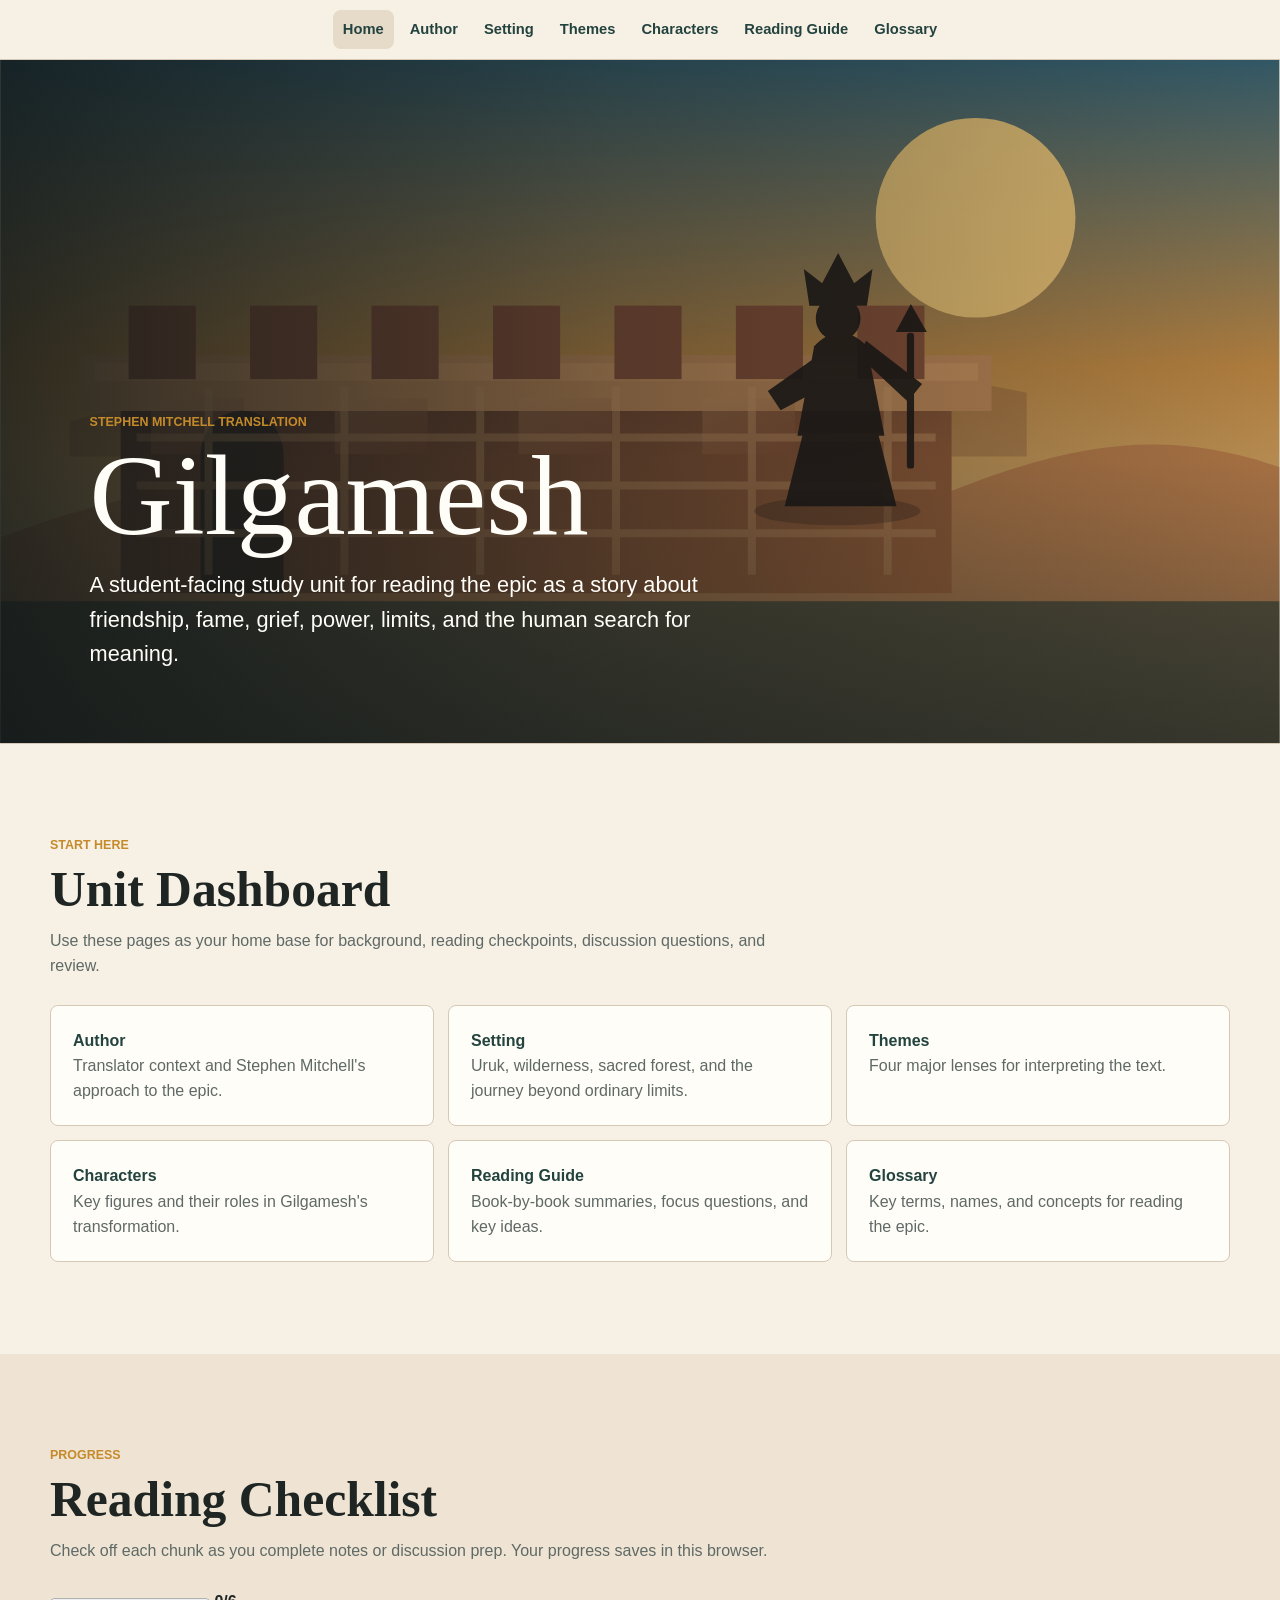
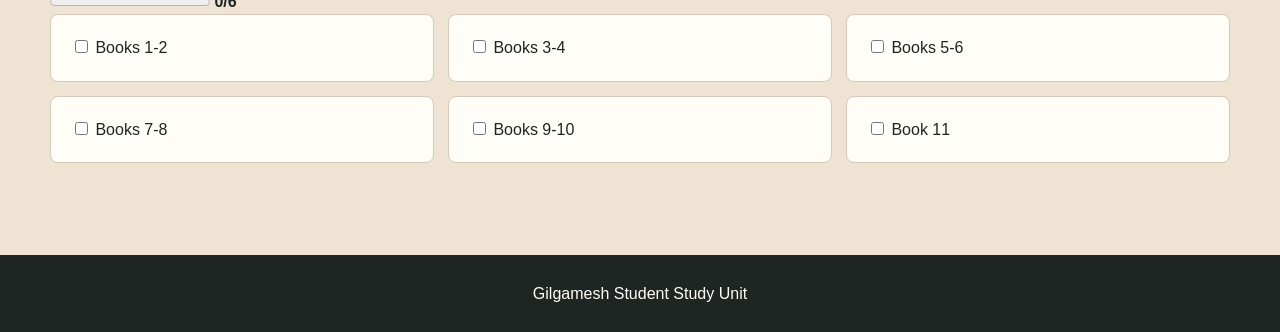
==== commit 5b0ab9e2: "Align dashboard cards with navigation" ====
--- a/index.html
+++ b/index.html
@@ -1 +1 @@
-<!doctype html><html lang="en"><head><meta charset="utf-8"><meta name="viewport" content="width=device-width,initial-scale=1"><title>Gilgamesh Student Study Unit</title><link rel="stylesheet" href="styles.css"></head><body><a class="skip-link" href="#main-content">Skip to content</a><nav class="top-nav" aria-label="Main navigation"><a aria-current="page" href="index.html">Home</a><a href="author.html">Author</a><a href="setting.html">Setting</a><a href="themes.html">Themes</a><a href="characters.html">Characters</a><a href="reading-guide.html">Reading Guide</a><a href="glossary.html">Glossary</a></nav><header class="hero"><img src="assets/uruk-hero.svg?v=king-wall" alt="Ancient city walls of Uruk at sunrise with a king standing on the wall"><div class="hero-copy"><p class="eyebrow">Stephen Mitchell translation</p><h1>Gilgamesh</h1><p>A student-facing study unit for reading the epic as a story about friendship, fame, grief, power, limits, and the human search for meaning.</p></div></header><main id="main-content" tabindex="-1"><section class="section"><div class="section-inner"><div class="section-heading"><p class="eyebrow">Start Here</p><h2>Unit Dashboard</h2><p class="section-intro">Use these pages as your home base for background, reading checkpoints, discussion questions, and review.</p></div><div class="grid grid-3"><a class="resource-link" href="reading-guide.html"><span>Reading Guide</span><p>Book-by-book summaries, focus questions, and key ideas.</p></a><a class="resource-link" href="glossary.html"><span>Glossary</span><p>Key terms, names, and concepts for reading the epic.</p></a><a class="resource-link" href="themes.html"><span>Themes</span><p>Four major lenses for interpreting the text.</p></a><a class="resource-link" href="author.html"><span>Author</span><p>Translator context and Stephen Mitchell's approach to the epic.</p></a><a class="resource-link" href="setting.html"><span>Setting</span><p>Uruk, wilderness, sacred forest, and the journey beyond ordinary limits.</p></a><a class="resource-link" href="characters.html"><span>Characters</span><p>Key figures and their roles in Gilgamesh's transformation.</p></a></div></div></section><section class="section band-light"><div class="section-inner"><div class="section-heading"><p class="eyebrow">Progress</p><h2>Reading Checklist</h2><p class="section-intro">Check off each chunk as you complete notes or discussion prep. Your progress saves in this browser.</p></div><progress data-progress-bar value="0" max="6"></progress> <strong data-progress-text>0/6</strong><div class="grid grid-3"><label class="tile"><input type="checkbox" data-progress-check value="books-1-2"> Books 1-2</label><label class="tile"><input type="checkbox" data-progress-check value="books-3-4"> Books 3-4</label><label class="tile"><input type="checkbox" data-progress-check value="books-5-6"> Books 5-6</label><label class="tile"><input type="checkbox" data-progress-check value="books-7-8"> Books 7-8</label><label class="tile"><input type="checkbox" data-progress-check value="books-9-10"> Books 9-10</label><label class="tile"><input type="checkbox" data-progress-check value="book-11"> Book 11</label></div></div></section></main><footer class="site-footer"><p>Gilgamesh Student Study Unit</p></footer><script src="script.js"></script></body></html>+<!doctype html><html lang="en"><head><meta charset="utf-8"><meta name="viewport" content="width=device-width,initial-scale=1"><title>Gilgamesh Student Study Unit</title><link rel="stylesheet" href="styles.css"></head><body><a class="skip-link" href="#main-content">Skip to content</a><nav class="top-nav" aria-label="Main navigation"><a aria-current="page" href="index.html">Home</a><a href="author.html">Author</a><a href="setting.html">Setting</a><a href="themes.html">Themes</a><a href="characters.html">Characters</a><a href="reading-guide.html">Reading Guide</a><a href="glossary.html">Glossary</a></nav><header class="hero"><img src="assets/uruk-hero.svg?v=king-wall" alt="Ancient city walls of Uruk at sunrise with a king standing on the wall"><div class="hero-copy"><p class="eyebrow">Stephen Mitchell translation</p><h1>Gilgamesh</h1><p>A student-facing study unit for reading the epic as a story about friendship, fame, grief, power, limits, and the human search for meaning.</p></div></header><main id="main-content" tabindex="-1"><section class="section"><div class="section-inner"><div class="section-heading"><p class="eyebrow">Start Here</p><h2>Unit Dashboard</h2><p class="section-intro">Use these pages as your home base for background, reading checkpoints, discussion questions, and review.</p></div><div class="grid grid-3"><a class="resource-link" href="author.html"><span>Author</span><p>Translator context and Stephen Mitchell's approach to the epic.</p></a><a class="resource-link" href="setting.html"><span>Setting</span><p>Uruk, wilderness, sacred forest, and the journey beyond ordinary limits.</p></a><a class="resource-link" href="themes.html"><span>Themes</span><p>Four major lenses for interpreting the text.</p></a><a class="resource-link" href="characters.html"><span>Characters</span><p>Key figures and their roles in Gilgamesh's transformation.</p></a><a class="resource-link" href="reading-guide.html"><span>Reading Guide</span><p>Book-by-book summaries, focus questions, and key ideas.</p></a><a class="resource-link" href="glossary.html"><span>Glossary</span><p>Key terms, names, and concepts for reading the epic.</p></a></div></div></section><section class="section band-light"><div class="section-inner"><div class="section-heading"><p class="eyebrow">Progress</p><h2>Reading Checklist</h2><p class="section-intro">Check off each chunk as you complete notes or discussion prep. Your progress saves in this browser.</p></div><progress data-progress-bar value="0" max="6"></progress> <strong data-progress-text>0/6</strong><div class="grid grid-3"><label class="tile"><input type="checkbox" data-progress-check value="books-1-2"> Books 1-2</label><label class="tile"><input type="checkbox" data-progress-check value="books-3-4"> Books 3-4</label><label class="tile"><input type="checkbox" data-progress-check value="books-5-6"> Books 5-6</label><label class="tile"><input type="checkbox" data-progress-check value="books-7-8"> Books 7-8</label><label class="tile"><input type="checkbox" data-progress-check value="books-9-10"> Books 9-10</label><label class="tile"><input type="checkbox" data-progress-check value="book-11"> Book 11</label></div></div></section></main><footer class="site-footer"><p>Gilgamesh Student Study Unit</p></footer><script src="script.js"></script></body></html>
--- a/styles.css
+++ b/styles.css
@@ -1 +1 @@
-:root{--paper:#f7f0e4;--surface:#fffdf8;--ink:#1e2523;--muted:#5f6966;--line:#d6c8b7;--reed:#23433f;--lapis:#255a78;--clay:#9f5739;--sun:#c58a2a;--fig:#5f3f62}*{box-sizing:border-box}html{scroll-behavior:smooth}body{margin:0;background:var(--paper);color:var(--ink);font-family:Arial,Helvetica,sans-serif;line-height:1.58;overflow-x:hidden}a{color:inherit}img{max-width:100%;height:auto}p,li,h1,h2,h3,h4,summary,a{overflow-wrap:anywhere}.skip-link{position:fixed;left:16px;top:12px;z-index:100;transform:translateY(-160%);background:#fff;border:3px solid var(--reed);border-radius:8px;padding:10px 14px;font-weight:800;text-decoration:none}.skip-link:focus{transform:translateY(0)}:focus-visible{outline:3px solid #111;outline-offset:4px}.top-nav{position:sticky;top:0;z-index:20;display:flex;justify-content:center;gap:6px;flex-wrap:wrap;padding:10px 14px;background:rgba(247,240,228,.96);border-bottom:1px solid var(--line)}.top-nav a{min-height:38px;display:inline-flex;align-items:center;text-decoration:none;color:var(--reed);font-weight:800;font-size:.9rem;padding:7px 10px;border-radius:8px;white-space:nowrap}.top-nav a:hover,.top-nav a:focus-visible,.top-nav a[aria-current=page]{background:#e6dac9}.hero{position:relative;min-height:clamp(460px,76vh,720px);display:grid;align-items:end;overflow:hidden;border-bottom:1px solid var(--line)}.hero img{position:absolute;inset:0;width:100%;height:100%;object-fit:cover}.hero:after{content:"";position:absolute;inset:0;background:linear-gradient(90deg,rgba(16,23,24,.84),rgba(16,23,24,.44) 48%,rgba(16,23,24,.14)),linear-gradient(0deg,rgba(16,23,24,.45),transparent 42%)}.hero-copy{position:relative;z-index:1;width:min(920px,calc(100% - 32px));padding:0 0 clamp(42px,8vh,76px) clamp(20px,7vw,92px);color:#fffdf8}.eyebrow{margin:0 0 8px;color:var(--sun);font-size:.78rem;letter-spacing:0;text-transform:uppercase;font-weight:900}.hero h1,.page-hero h1,h2{font-family:Georgia,'Times New Roman',serif}.hero h1{margin:0;font-size:clamp(3.2rem,9vw,7.2rem);font-weight:400;line-height:.95}.hero-copy p:last-child{max-width:680px;margin:18px 0 0;font-size:clamp(1.06rem,2vw,1.36rem)}.page-hero{background:var(--reed);color:#fffdf8;padding:clamp(54px,8vw,92px) 18px;border-bottom:1px solid var(--line)}.page-hero h1{margin:0;font-size:clamp(2.5rem,7vw,5rem);font-weight:400;line-height:1}.page-hero p{max-width:760px;margin:0;font-size:1.08rem}.section{padding:clamp(52px,8vw,92px) 18px}.band-light{background:#efe4d3}.band-deep{background:#203633;color:#fffdf8}.section-inner{width:min(1180px,100%);margin:0 auto}.section-heading{max-width:780px;margin-bottom:26px}.section-intro{max-width:760px;margin:0;color:var(--muted)}h2{margin:0 0 12px;font-size:clamp(2rem,4vw,3.1rem);line-height:1.05}h3{margin:0 0 10px;font-size:1.18rem;line-height:1.25}h4{margin:22px 0 8px;color:var(--reed);font-size:1rem}p{margin:0 0 12px}ul,ol{padding-left:1.25rem}li{margin:6px 0}.grid{display:grid;gap:14px}.grid-2{grid-template-columns:repeat(2,minmax(0,1fr))}.grid-3{grid-template-columns:repeat(3,minmax(0,1fr))}.grid-4{grid-template-columns:repeat(4,minmax(0,1fr))}.tile,.resource-link,.prose-panel,.character-card,.theme-card,.term,.book-panel,.quiz-panel,.callout{border:1px solid var(--line);border-radius:8px;background:var(--surface)}.tile,.prose-panel,.character-card,.theme-card,.term,.quiz-panel,.callout{padding:20px}.resource-link{display:block;padding:22px;text-decoration:none;color:var(--ink)}.resource-link span,.tile h3,.character-card h3,.term dt{color:var(--reed);font-weight:900}.resource-link p,.tile p,.character-card p,.theme-card p,.term dd,.quiz-panel p,.callout p{margin:0;color:var(--muted)}.theme-card{border-top:6px solid var(--clay)}.theme-card:nth-child(2){border-top-color:var(--lapis)}.theme-card:nth-child(3){border-top-color:var(--fig)}.theme-card:nth-child(4){border-top-color:var(--sun)}.theme-label{display:inline-grid;place-items:center;width:34px;height:34px;border-radius:50%;background:var(--clay);color:white;font-weight:900;margin-bottom:10px}.book-list{display:grid;gap:12px}.book-panel{overflow:hidden}.book-panel summary{position:relative;cursor:pointer;list-style:none;padding:17px 58px 17px 20px;background:var(--surface);color:var(--reed);font-weight:900}.book-panel summary:after{content:"+";position:absolute;right:18px;top:50%;transform:translateY(-50%);width:28px;height:28px;display:grid;place-items:center;border-radius:50%;background:#e5d8c7}.book-panel[open] summary:after{content:"-"}.book-body{display:grid;grid-template-columns:minmax(0,1.4fr) minmax(280px,.8fr);gap:24px;padding:8px 20px 22px;border-top:1px solid var(--line);background:var(--surface)}.questions{border-left:4px solid var(--sun);padding-left:18px}.question-line{color:var(--reed);font-weight:900}.toolbar{display:flex;gap:10px;flex-wrap:wrap;margin:0 0 18px}.toolbar input,.toolbar select{min-height:42px;border:1px solid var(--line);border-radius:8px;background:var(--surface);padding:8px 10px;font:inherit}.toolbar input{flex:1 1 280px}.button,.quiz-option{border-radius:8px;font:inherit;cursor:pointer}.button{min-height:42px;border:1px solid var(--reed);background:var(--reed);color:#fffdf8;padding:8px 12px;font-weight:900}.quiz-option{display:block;width:100%;text-align:left;margin:8px 0;border:1px solid var(--line);background:#fff8ec;color:var(--ink);padding:10px 12px}.quiz-option.correct{border-color:#2f6d4f;background:#e5f2e8}.quiz-option.incorrect{border-color:#a04738;background:#f7e4df}.result{min-height:26px;margin-top:10px;font-weight:900}.tracker-table{width:100%;border-collapse:collapse;border:1px solid var(--line);background:var(--surface)}.tracker-table th,.tracker-table td{border:1px solid var(--line);padding:12px;text-align:left;vertical-align:top}.tracker-table th{background:#eadcc9;color:var(--reed)}.site-footer{padding:26px 18px;background:#1e2523;color:#fffdf8;text-align:center}.site-footer p{margin:0}@media(max-width:980px){.grid-2,.grid-3,.grid-4,.book-body{grid-template-columns:1fr}.hero-copy{padding-left:22px}}@media(max-width:720px){body{font-size:16px;line-height:1.62}.top-nav{justify-content:flex-start;flex-wrap:nowrap;overflow-x:auto;overscroll-behavior-x:contain;-webkit-overflow-scrolling:touch;padding:8px 10px;gap:4px}.top-nav a{flex:0 0 auto;min-height:36px;font-size:.86rem;padding:7px 9px}.hero{min-height:410px}.hero-copy{width:100%;padding:0 18px 36px}.hero h1{font-size:clamp(3rem,18vw,4.25rem);line-height:.96}.hero-copy p:last-child{font-size:1.02rem;max-width:34rem}.page-hero{padding:38px 14px}.page-hero .section-inner{grid-template-columns:1fr!important;gap:16px!important}.page-hero img{max-width:150px!important}.page-hero h1{font-size:clamp(2.25rem,13vw,3.6rem);line-height:1.02}.page-hero p{font-size:1rem}.section{padding:38px 14px}.section-heading{margin-bottom:18px}h2{font-size:clamp(1.65rem,9vw,2.35rem)}.tile,.prose-panel,.character-card,.theme-card,.term,.quiz-panel,.callout,.resource-link{padding:16px}.book-panel summary{padding:15px 50px 15px 16px}.book-body{gap:16px;padding:6px 16px 18px}.toolbar{display:grid;grid-template-columns:1fr;gap:8px}.toolbar input,.toolbar select{width:100%;min-width:0}.character-card p,.theme-card p,.prose-panel p,.callout p,.tile p,.resource-link p{font-size:.98rem}}@media(max-width:430px){.top-nav{position:relative}.hero{min-height:360px}.hero-copy{padding-bottom:30px}.hero h1{font-size:3rem}.page-hero{padding-top:32px;padding-bottom:32px}.section{padding-left:12px;padding-right:12px}.grid{gap:12px}.tile,.prose-panel,.character-card,.theme-card,.term,.quiz-panel,.callout,.resource-link{padding:14px}ul,ol{padding-left:1.05rem}.book-panel summary{font-size:.98rem}.questions{padding-left:12px}.site-footer{padding:22px 12px}}@media(orientation:landscape) and (max-height:520px){.hero{min-height:320px}.hero-copy{padding-bottom:28px}.page-hero{padding-top:30px;padding-bottom:30px}}+:root{--paper:#f7f0e4;--surface:#fffdf8;--ink:#1e2523;--muted:#5f6966;--line:#d6c8b7;--reed:#23433f;--lapis:#255a78;--clay:#9f5739;--sun:#c58a2a;--fig:#5f3f62}*{box-sizing:border-box}html{scroll-behavior:smooth}body{margin:0;background:var(--paper);color:var(--ink);font-family:Arial,Helvetica,sans-serif;line-height:1.58;overflow-x:hidden}a{color:inherit}img{max-width:100%;height:auto}p,li,h1,h2,h3,h4,summary,a{overflow-wrap:anywhere}.skip-link{position:fixed;left:16px;top:12px;z-index:100;transform:translateY(-160%);background:#fff;border:3px solid var(--reed);border-radius:8px;padding:10px 14px;font-weight:800;text-decoration:none}.skip-link:focus{transform:translateY(0)}:focus-visible{outline:3px solid #111;outline-offset:4px}.top-nav{position:sticky;top:0;z-index:20;display:flex;justify-content:center;gap:6px;flex-wrap:wrap;padding:10px 14px;background:rgba(247,240,228,.96);border-bottom:1px solid var(--line)}.top-nav a{min-height:38px;display:inline-flex;align-items:center;text-decoration:none;color:var(--reed);font-family:Arial,Helvetica,sans-serif;font-weight:700;font-size:.92rem;padding:8px 10px;border-radius:8px;white-space:nowrap}.top-nav a:hover,.top-nav a:focus-visible,.top-nav a[aria-current=page]{background:#e6dac9}.hero{position:relative;min-height:clamp(460px,76vh,720px);display:grid;align-items:end;overflow:hidden;border-bottom:1px solid var(--line)}.hero img{position:absolute;inset:0;width:100%;height:100%;object-fit:cover}.hero:after{content:"";position:absolute;inset:0;background:linear-gradient(90deg,rgba(16,23,24,.84),rgba(16,23,24,.44) 48%,rgba(16,23,24,.14)),linear-gradient(0deg,rgba(16,23,24,.45),transparent 42%)}.hero-copy{position:relative;z-index:1;width:min(920px,calc(100% - 32px));padding:0 0 clamp(42px,8vh,76px) clamp(20px,7vw,92px);color:#fffdf8}.eyebrow{margin:0 0 8px;color:var(--sun);font-size:.78rem;letter-spacing:0;text-transform:uppercase;font-weight:900}.hero h1,.page-hero h1,h2{font-family:Georgia,'Times New Roman',serif}.hero h1{margin:0;font-size:clamp(3.2rem,9vw,7.2rem);font-weight:400;line-height:.95}.hero-copy p:last-child{max-width:680px;margin:18px 0 0;font-size:clamp(1.06rem,2vw,1.36rem)}.page-hero{background:var(--reed);color:#fffdf8;padding:clamp(54px,8vw,92px) 18px;border-bottom:1px solid var(--line)}.page-hero h1{margin:0;font-size:clamp(2.5rem,7vw,5rem);font-weight:400;line-height:1}.page-hero p{max-width:760px;margin:0;font-size:1.08rem}.section{padding:clamp(52px,8vw,92px) 18px}.band-light{background:#efe4d3}.band-deep{background:#203633;color:#fffdf8}.section-inner{width:min(1180px,100%);margin:0 auto}.section-heading{max-width:780px;margin-bottom:26px}.section-intro{max-width:760px;margin:0;color:var(--muted)}h2{margin:0 0 12px;font-size:clamp(2rem,4vw,3.1rem);line-height:1.05}h3{margin:0 0 10px;font-size:1.18rem;line-height:1.25}h4{margin:22px 0 8px;color:var(--reed);font-size:1rem}p{margin:0 0 12px}ul,ol{padding-left:1.25rem}li{margin:6px 0}.grid{display:grid;gap:14px}.grid-2{grid-template-columns:repeat(2,minmax(0,1fr))}.grid-3{grid-template-columns:repeat(3,minmax(0,1fr))}.grid-4{grid-template-columns:repeat(4,minmax(0,1fr))}.tile,.resource-link,.prose-panel,.character-card,.theme-card,.term,.book-panel,.quiz-panel,.callout{border:1px solid var(--line);border-radius:8px;background:var(--surface)}.tile,.prose-panel,.character-card,.theme-card,.term,.quiz-panel,.callout{padding:20px}.resource-link{display:block;padding:22px;text-decoration:none;color:var(--ink)}.resource-link span,.tile h3,.character-card h3,.term dt{color:var(--reed);font-weight:900}.resource-link p,.tile p,.character-card p,.theme-card p,.term dd,.quiz-panel p,.callout p{margin:0;color:var(--muted)}.theme-card{border-top:6px solid var(--clay)}.theme-card:nth-child(2){border-top-color:var(--lapis)}.theme-card:nth-child(3){border-top-color:var(--fig)}.theme-card:nth-child(4){border-top-color:var(--sun)}.theme-label{display:inline-grid;place-items:center;width:34px;height:34px;border-radius:50%;background:var(--clay);color:white;font-weight:900;margin-bottom:10px}.book-list{display:grid;gap:12px}.book-panel{overflow:hidden}.book-panel summary{position:relative;cursor:pointer;list-style:none;padding:17px 58px 17px 20px;background:var(--surface);color:var(--reed);font-weight:900}.book-panel summary:after{content:"+";position:absolute;right:18px;top:50%;transform:translateY(-50%);width:28px;height:28px;display:grid;place-items:center;border-radius:50%;background:#e5d8c7}.book-panel[open] summary:after{content:"-"}.book-body{display:grid;grid-template-columns:minmax(0,1.4fr) minmax(280px,.8fr);gap:24px;padding:8px 20px 22px;border-top:1px solid var(--line);background:var(--surface)}.questions{border-left:4px solid var(--sun);padding-left:18px}.question-line{color:var(--reed);font-weight:900}.toolbar{display:flex;gap:10px;flex-wrap:wrap;margin:0 0 18px}.toolbar input,.toolbar select{min-height:42px;border:1px solid var(--line);border-radius:8px;background:var(--surface);padding:8px 10px;font:inherit}.toolbar input{flex:1 1 280px}.button,.quiz-option{border-radius:8px;font:inherit;cursor:pointer}.button{min-height:42px;border:1px solid var(--reed);background:var(--reed);color:#fffdf8;padding:8px 12px;font-weight:900}.quiz-option{display:block;width:100%;text-align:left;margin:8px 0;border:1px solid var(--line);background:#fff8ec;color:var(--ink);padding:10px 12px}.quiz-option.correct{border-color:#2f6d4f;background:#e5f2e8}.quiz-option.incorrect{border-color:#a04738;background:#f7e4df}.result{min-height:26px;margin-top:10px;font-weight:900}.tracker-table{width:100%;border-collapse:collapse;border:1px solid var(--line);background:var(--surface)}.tracker-table th,.tracker-table td{border:1px solid var(--line);padding:12px;text-align:left;vertical-align:top}.tracker-table th{background:#eadcc9;color:var(--reed)}.site-footer{padding:26px 18px;background:#1e2523;color:#fffdf8;text-align:center}.site-footer p{margin:0}@media(max-width:980px){.grid-2,.grid-3,.grid-4,.book-body{grid-template-columns:1fr}.hero-copy{padding-left:22px}}@media(max-width:720px){body{font-size:16px;line-height:1.62}.top-nav{justify-content:flex-start;flex-wrap:nowrap;overflow-x:auto;overscroll-behavior-x:contain;-webkit-overflow-scrolling:touch;padding:8px 10px;gap:4px}.top-nav a{flex:0 0 auto;min-height:36px;font-size:.92rem;padding:8px 10px}.hero{min-height:410px}.hero-copy{width:100%;padding:0 18px 36px}.hero h1{font-size:clamp(3rem,18vw,4.25rem);line-height:.96}.hero-copy p:last-child{font-size:1.02rem;max-width:34rem}.page-hero{padding:38px 14px}.page-hero .section-inner{grid-template-columns:1fr!important;gap:16px!important}.page-hero img{max-width:150px!important}.page-hero h1{font-size:clamp(2.25rem,13vw,3.6rem);line-height:1.02}.page-hero p{font-size:1rem}.section{padding:38px 14px}.section-heading{margin-bottom:18px}h2{font-size:clamp(1.65rem,9vw,2.35rem)}.tile,.prose-panel,.character-card,.theme-card,.term,.quiz-panel,.callout,.resource-link{padding:16px}.book-panel summary{padding:15px 50px 15px 16px}.book-body{gap:16px;padding:6px 16px 18px}.toolbar{display:grid;grid-template-columns:1fr;gap:8px}.toolbar input,.toolbar select{width:100%;min-width:0}.character-card p,.theme-card p,.prose-panel p,.callout p,.tile p,.resource-link p{font-size:.98rem}}@media(max-width:430px){.top-nav{position:relative}.hero{min-height:360px}.hero-copy{padding-bottom:30px}.hero h1{font-size:3rem}.page-hero{padding-top:32px;padding-bottom:32px}.section{padding-left:12px;padding-right:12px}.grid{gap:12px}.tile,.prose-panel,.character-card,.theme-card,.term,.quiz-panel,.callout,.resource-link{padding:14px}ul,ol{padding-left:1.05rem}.book-panel summary{font-size:.98rem}.questions{padding-left:12px}.site-footer{padding:22px 12px}}@media(orientation:landscape) and (max-height:520px){.hero{min-height:320px}.hero-copy{padding-bottom:28px}.page-hero{padding-top:30px;padding-bottom:30px}}
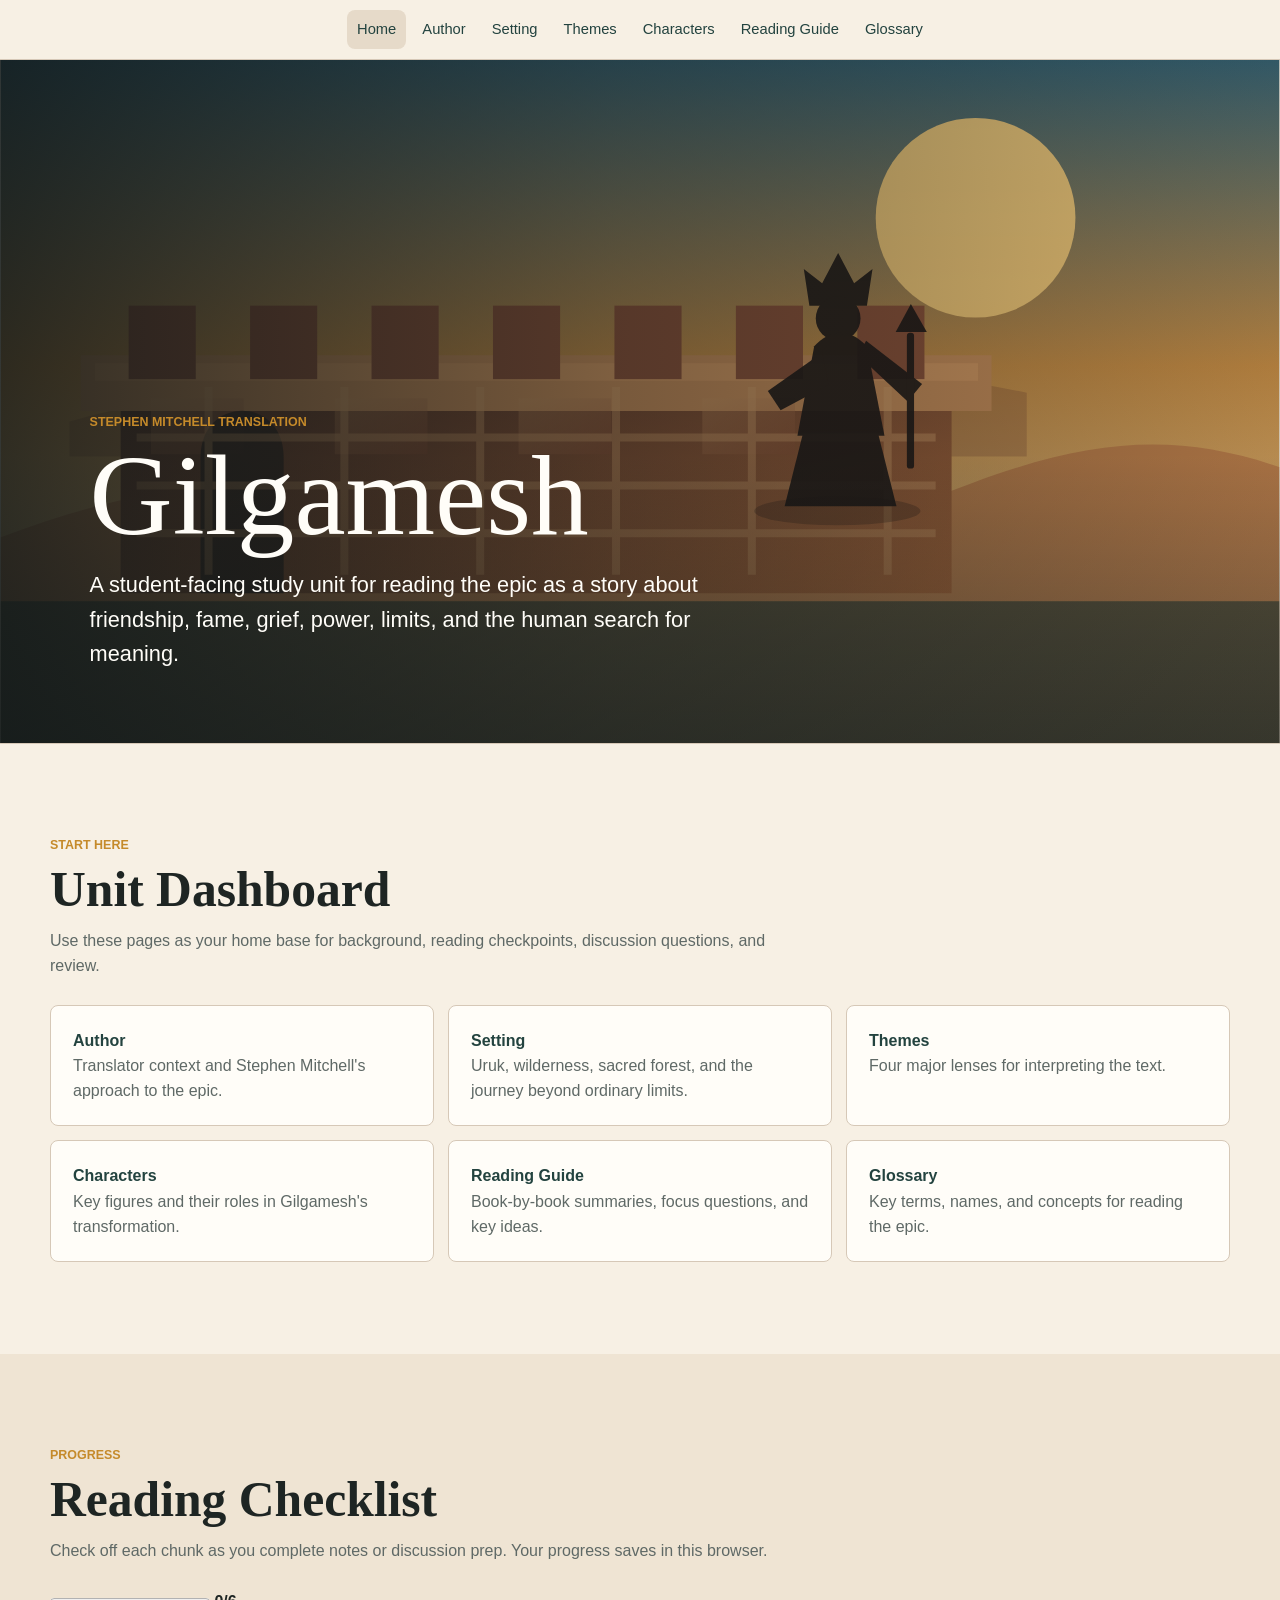
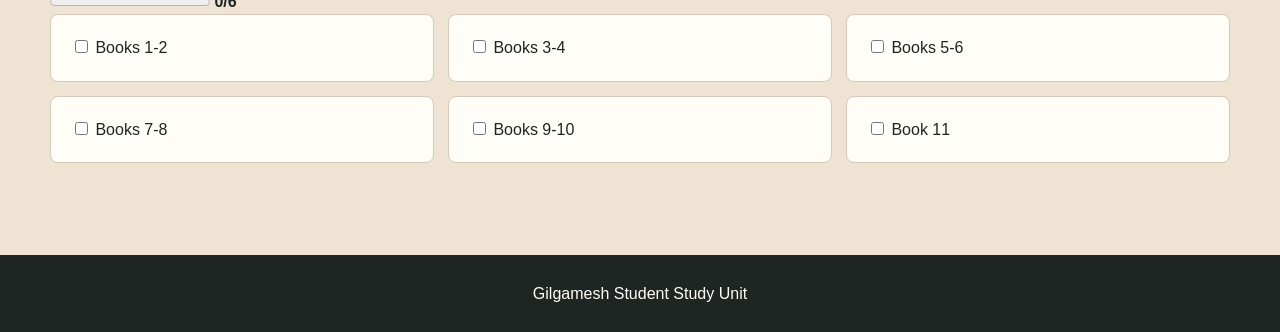
==== commit 362cde40: "Cache bust lighter nav CSS on homepage" ====
--- a/index.html
+++ b/index.html
@@ -1 +1 @@
-<!doctype html><html lang="en"><head><meta charset="utf-8"><meta name="viewport" content="width=device-width,initial-scale=1"><title>Gilgamesh Student Study Unit</title><link rel="stylesheet" href="styles.css"></head><body><a class="skip-link" href="#main-content">Skip to content</a><nav class="top-nav" aria-label="Main navigation"><a aria-current="page" href="index.html">Home</a><a href="author.html">Author</a><a href="setting.html">Setting</a><a href="themes.html">Themes</a><a href="characters.html">Characters</a><a href="reading-guide.html">Reading Guide</a><a href="glossary.html">Glossary</a></nav><header class="hero"><img src="assets/uruk-hero.svg?v=king-wall" alt="Ancient city walls of Uruk at sunrise with a king standing on the wall"><div class="hero-copy"><p class="eyebrow">Stephen Mitchell translation</p><h1>Gilgamesh</h1><p>A student-facing study unit for reading the epic as a story about friendship, fame, grief, power, limits, and the human search for meaning.</p></div></header><main id="main-content" tabindex="-1"><section class="section"><div class="section-inner"><div class="section-heading"><p class="eyebrow">Start Here</p><h2>Unit Dashboard</h2><p class="section-intro">Use these pages as your home base for background, reading checkpoints, discussion questions, and review.</p></div><div class="grid grid-3"><a class="resource-link" href="author.html"><span>Author</span><p>Translator context and Stephen Mitchell's approach to the epic.</p></a><a class="resource-link" href="setting.html"><span>Setting</span><p>Uruk, wilderness, sacred forest, and the journey beyond ordinary limits.</p></a><a class="resource-link" href="themes.html"><span>Themes</span><p>Four major lenses for interpreting the text.</p></a><a class="resource-link" href="characters.html"><span>Characters</span><p>Key figures and their roles in Gilgamesh's transformation.</p></a><a class="resource-link" href="reading-guide.html"><span>Reading Guide</span><p>Book-by-book summaries, focus questions, and key ideas.</p></a><a class="resource-link" href="glossary.html"><span>Glossary</span><p>Key terms, names, and concepts for reading the epic.</p></a></div></div></section><section class="section band-light"><div class="section-inner"><div class="section-heading"><p class="eyebrow">Progress</p><h2>Reading Checklist</h2><p class="section-intro">Check off each chunk as you complete notes or discussion prep. Your progress saves in this browser.</p></div><progress data-progress-bar value="0" max="6"></progress> <strong data-progress-text>0/6</strong><div class="grid grid-3"><label class="tile"><input type="checkbox" data-progress-check value="books-1-2"> Books 1-2</label><label class="tile"><input type="checkbox" data-progress-check value="books-3-4"> Books 3-4</label><label class="tile"><input type="checkbox" data-progress-check value="books-5-6"> Books 5-6</label><label class="tile"><input type="checkbox" data-progress-check value="books-7-8"> Books 7-8</label><label class="tile"><input type="checkbox" data-progress-check value="books-9-10"> Books 9-10</label><label class="tile"><input type="checkbox" data-progress-check value="book-11"> Book 11</label></div></div></section></main><footer class="site-footer"><p>Gilgamesh Student Study Unit</p></footer><script src="script.js"></script></body></html>+<!doctype html><html lang="en"><head><meta charset="utf-8"><meta name="viewport" content="width=device-width,initial-scale=1"><title>Gilgamesh Student Study Unit</title><link rel="stylesheet" href="styles.css?v=nav-regular"></head><body><a class="skip-link" href="#main-content">Skip to content</a><nav class="top-nav" aria-label="Main navigation"><a aria-current="page" href="index.html">Home</a><a href="author.html">Author</a><a href="setting.html">Setting</a><a href="themes.html">Themes</a><a href="characters.html">Characters</a><a href="reading-guide.html">Reading Guide</a><a href="glossary.html">Glossary</a></nav><header class="hero"><img src="assets/uruk-hero.svg?v=king-wall" alt="Ancient city walls of Uruk at sunrise with a king standing on the wall"><div class="hero-copy"><p class="eyebrow">Stephen Mitchell translation</p><h1>Gilgamesh</h1><p>A student-facing study unit for reading the epic as a story about friendship, fame, grief, power, limits, and the human search for meaning.</p></div></header><main id="main-content" tabindex="-1"><section class="section"><div class="section-inner"><div class="section-heading"><p class="eyebrow">Start Here</p><h2>Unit Dashboard</h2><p class="section-intro">Use these pages as your home base for background, reading checkpoints, discussion questions, and review.</p></div><div class="grid grid-3"><a class="resource-link" href="author.html"><span>Author</span><p>Translator context and Stephen Mitchell's approach to the epic.</p></a><a class="resource-link" href="setting.html"><span>Setting</span><p>Uruk, wilderness, sacred forest, and the journey beyond ordinary limits.</p></a><a class="resource-link" href="themes.html"><span>Themes</span><p>Four major lenses for interpreting the text.</p></a><a class="resource-link" href="characters.html"><span>Characters</span><p>Key figures and their roles in Gilgamesh's transformation.</p></a><a class="resource-link" href="reading-guide.html"><span>Reading Guide</span><p>Book-by-book summaries, focus questions, and key ideas.</p></a><a class="resource-link" href="glossary.html"><span>Glossary</span><p>Key terms, names, and concepts for reading the epic.</p></a></div></div></section><section class="section band-light"><div class="section-inner"><div class="section-heading"><p class="eyebrow">Progress</p><h2>Reading Checklist</h2><p class="section-intro">Check off each chunk as you complete notes or discussion prep. Your progress saves in this browser.</p></div><progress data-progress-bar value="0" max="6"></progress> <strong data-progress-text>0/6</strong><div class="grid grid-3"><label class="tile"><input type="checkbox" data-progress-check value="books-1-2"> Books 1-2</label><label class="tile"><input type="checkbox" data-progress-check value="books-3-4"> Books 3-4</label><label class="tile"><input type="checkbox" data-progress-check value="books-5-6"> Books 5-6</label><label class="tile"><input type="checkbox" data-progress-check value="books-7-8"> Books 7-8</label><label class="tile"><input type="checkbox" data-progress-check value="books-9-10"> Books 9-10</label><label class="tile"><input type="checkbox" data-progress-check value="book-11"> Book 11</label></div></div></section></main><footer class="site-footer"><p>Gilgamesh Student Study Unit</p></footer><script src="script.js"></script></body></html>
--- a/styles.css
+++ b/styles.css
@@ -1 +1 @@
-:root{--paper:#f7f0e4;--surface:#fffdf8;--ink:#1e2523;--muted:#5f6966;--line:#d6c8b7;--reed:#23433f;--lapis:#255a78;--clay:#9f5739;--sun:#c58a2a;--fig:#5f3f62}*{box-sizing:border-box}html{scroll-behavior:smooth}body{margin:0;background:var(--paper);color:var(--ink);font-family:Arial,Helvetica,sans-serif;line-height:1.58;overflow-x:hidden}a{color:inherit}img{max-width:100%;height:auto}p,li,h1,h2,h3,h4,summary,a{overflow-wrap:anywhere}.skip-link{position:fixed;left:16px;top:12px;z-index:100;transform:translateY(-160%);background:#fff;border:3px solid var(--reed);border-radius:8px;padding:10px 14px;font-weight:800;text-decoration:none}.skip-link:focus{transform:translateY(0)}:focus-visible{outline:3px solid #111;outline-offset:4px}.top-nav{position:sticky;top:0;z-index:20;display:flex;justify-content:center;gap:6px;flex-wrap:wrap;padding:10px 14px;background:rgba(247,240,228,.96);border-bottom:1px solid var(--line)}.top-nav a{min-height:38px;display:inline-flex;align-items:center;text-decoration:none;color:var(--reed);font-family:Arial,Helvetica,sans-serif;font-weight:700;font-size:.92rem;padding:8px 10px;border-radius:8px;white-space:nowrap}.top-nav a:hover,.top-nav a:focus-visible,.top-nav a[aria-current=page]{background:#e6dac9}.hero{position:relative;min-height:clamp(460px,76vh,720px);display:grid;align-items:end;overflow:hidden;border-bottom:1px solid var(--line)}.hero img{position:absolute;inset:0;width:100%;height:100%;object-fit:cover}.hero:after{content:"";position:absolute;inset:0;background:linear-gradient(90deg,rgba(16,23,24,.84),rgba(16,23,24,.44) 48%,rgba(16,23,24,.14)),linear-gradient(0deg,rgba(16,23,24,.45),transparent 42%)}.hero-copy{position:relative;z-index:1;width:min(920px,calc(100% - 32px));padding:0 0 clamp(42px,8vh,76px) clamp(20px,7vw,92px);color:#fffdf8}.eyebrow{margin:0 0 8px;color:var(--sun);font-size:.78rem;letter-spacing:0;text-transform:uppercase;font-weight:900}.hero h1,.page-hero h1,h2{font-family:Georgia,'Times New Roman',serif}.hero h1{margin:0;font-size:clamp(3.2rem,9vw,7.2rem);font-weight:400;line-height:.95}.hero-copy p:last-child{max-width:680px;margin:18px 0 0;font-size:clamp(1.06rem,2vw,1.36rem)}.page-hero{background:var(--reed);color:#fffdf8;padding:clamp(54px,8vw,92px) 18px;border-bottom:1px solid var(--line)}.page-hero h1{margin:0;font-size:clamp(2.5rem,7vw,5rem);font-weight:400;line-height:1}.page-hero p{max-width:760px;margin:0;font-size:1.08rem}.section{padding:clamp(52px,8vw,92px) 18px}.band-light{background:#efe4d3}.band-deep{background:#203633;color:#fffdf8}.section-inner{width:min(1180px,100%);margin:0 auto}.section-heading{max-width:780px;margin-bottom:26px}.section-intro{max-width:760px;margin:0;color:var(--muted)}h2{margin:0 0 12px;font-size:clamp(2rem,4vw,3.1rem);line-height:1.05}h3{margin:0 0 10px;font-size:1.18rem;line-height:1.25}h4{margin:22px 0 8px;color:var(--reed);font-size:1rem}p{margin:0 0 12px}ul,ol{padding-left:1.25rem}li{margin:6px 0}.grid{display:grid;gap:14px}.grid-2{grid-template-columns:repeat(2,minmax(0,1fr))}.grid-3{grid-template-columns:repeat(3,minmax(0,1fr))}.grid-4{grid-template-columns:repeat(4,minmax(0,1fr))}.tile,.resource-link,.prose-panel,.character-card,.theme-card,.term,.book-panel,.quiz-panel,.callout{border:1px solid var(--line);border-radius:8px;background:var(--surface)}.tile,.prose-panel,.character-card,.theme-card,.term,.quiz-panel,.callout{padding:20px}.resource-link{display:block;padding:22px;text-decoration:none;color:var(--ink)}.resource-link span,.tile h3,.character-card h3,.term dt{color:var(--reed);font-weight:900}.resource-link p,.tile p,.character-card p,.theme-card p,.term dd,.quiz-panel p,.callout p{margin:0;color:var(--muted)}.theme-card{border-top:6px solid var(--clay)}.theme-card:nth-child(2){border-top-color:var(--lapis)}.theme-card:nth-child(3){border-top-color:var(--fig)}.theme-card:nth-child(4){border-top-color:var(--sun)}.theme-label{display:inline-grid;place-items:center;width:34px;height:34px;border-radius:50%;background:var(--clay);color:white;font-weight:900;margin-bottom:10px}.book-list{display:grid;gap:12px}.book-panel{overflow:hidden}.book-panel summary{position:relative;cursor:pointer;list-style:none;padding:17px 58px 17px 20px;background:var(--surface);color:var(--reed);font-weight:900}.book-panel summary:after{content:"+";position:absolute;right:18px;top:50%;transform:translateY(-50%);width:28px;height:28px;display:grid;place-items:center;border-radius:50%;background:#e5d8c7}.book-panel[open] summary:after{content:"-"}.book-body{display:grid;grid-template-columns:minmax(0,1.4fr) minmax(280px,.8fr);gap:24px;padding:8px 20px 22px;border-top:1px solid var(--line);background:var(--surface)}.questions{border-left:4px solid var(--sun);padding-left:18px}.question-line{color:var(--reed);font-weight:900}.toolbar{display:flex;gap:10px;flex-wrap:wrap;margin:0 0 18px}.toolbar input,.toolbar select{min-height:42px;border:1px solid var(--line);border-radius:8px;background:var(--surface);padding:8px 10px;font:inherit}.toolbar input{flex:1 1 280px}.button,.quiz-option{border-radius:8px;font:inherit;cursor:pointer}.button{min-height:42px;border:1px solid var(--reed);background:var(--reed);color:#fffdf8;padding:8px 12px;font-weight:900}.quiz-option{display:block;width:100%;text-align:left;margin:8px 0;border:1px solid var(--line);background:#fff8ec;color:var(--ink);padding:10px 12px}.quiz-option.correct{border-color:#2f6d4f;background:#e5f2e8}.quiz-option.incorrect{border-color:#a04738;background:#f7e4df}.result{min-height:26px;margin-top:10px;font-weight:900}.tracker-table{width:100%;border-collapse:collapse;border:1px solid var(--line);background:var(--surface)}.tracker-table th,.tracker-table td{border:1px solid var(--line);padding:12px;text-align:left;vertical-align:top}.tracker-table th{background:#eadcc9;color:var(--reed)}.site-footer{padding:26px 18px;background:#1e2523;color:#fffdf8;text-align:center}.site-footer p{margin:0}@media(max-width:980px){.grid-2,.grid-3,.grid-4,.book-body{grid-template-columns:1fr}.hero-copy{padding-left:22px}}@media(max-width:720px){body{font-size:16px;line-height:1.62}.top-nav{justify-content:flex-start;flex-wrap:nowrap;overflow-x:auto;overscroll-behavior-x:contain;-webkit-overflow-scrolling:touch;padding:8px 10px;gap:4px}.top-nav a{flex:0 0 auto;min-height:36px;font-size:.92rem;padding:8px 10px}.hero{min-height:410px}.hero-copy{width:100%;padding:0 18px 36px}.hero h1{font-size:clamp(3rem,18vw,4.25rem);line-height:.96}.hero-copy p:last-child{font-size:1.02rem;max-width:34rem}.page-hero{padding:38px 14px}.page-hero .section-inner{grid-template-columns:1fr!important;gap:16px!important}.page-hero img{max-width:150px!important}.page-hero h1{font-size:clamp(2.25rem,13vw,3.6rem);line-height:1.02}.page-hero p{font-size:1rem}.section{padding:38px 14px}.section-heading{margin-bottom:18px}h2{font-size:clamp(1.65rem,9vw,2.35rem)}.tile,.prose-panel,.character-card,.theme-card,.term,.quiz-panel,.callout,.resource-link{padding:16px}.book-panel summary{padding:15px 50px 15px 16px}.book-body{gap:16px;padding:6px 16px 18px}.toolbar{display:grid;grid-template-columns:1fr;gap:8px}.toolbar input,.toolbar select{width:100%;min-width:0}.character-card p,.theme-card p,.prose-panel p,.callout p,.tile p,.resource-link p{font-size:.98rem}}@media(max-width:430px){.top-nav{position:relative}.hero{min-height:360px}.hero-copy{padding-bottom:30px}.hero h1{font-size:3rem}.page-hero{padding-top:32px;padding-bottom:32px}.section{padding-left:12px;padding-right:12px}.grid{gap:12px}.tile,.prose-panel,.character-card,.theme-card,.term,.quiz-panel,.callout,.resource-link{padding:14px}ul,ol{padding-left:1.05rem}.book-panel summary{font-size:.98rem}.questions{padding-left:12px}.site-footer{padding:22px 12px}}@media(orientation:landscape) and (max-height:520px){.hero{min-height:320px}.hero-copy{padding-bottom:28px}.page-hero{padding-top:30px;padding-bottom:30px}}+:root{--paper:#f7f0e4;--surface:#fffdf8;--ink:#1e2523;--muted:#5f6966;--line:#d6c8b7;--reed:#23433f;--lapis:#255a78;--clay:#9f5739;--sun:#c58a2a;--fig:#5f3f62}*{box-sizing:border-box}html{scroll-behavior:smooth}body{margin:0;background:var(--paper);color:var(--ink);font-family:Arial,Helvetica,sans-serif;line-height:1.58;overflow-x:hidden}a{color:inherit}img{max-width:100%;height:auto}p,li,h1,h2,h3,h4,summary,a{overflow-wrap:anywhere}.skip-link{position:fixed;left:16px;top:12px;z-index:100;transform:translateY(-160%);background:#fff;border:3px solid var(--reed);border-radius:8px;padding:10px 14px;font-weight:800;text-decoration:none}.skip-link:focus{transform:translateY(0)}:focus-visible{outline:3px solid #111;outline-offset:4px}.top-nav{position:sticky;top:0;z-index:20;display:flex;justify-content:center;gap:6px;flex-wrap:wrap;padding:10px 14px;background:rgba(247,240,228,.96);border-bottom:1px solid var(--line)}.top-nav a{min-height:38px;display:inline-flex;align-items:center;text-decoration:none;color:var(--reed);font-family:Arial,Helvetica,sans-serif;font-weight:400;font-size:.92rem;padding:8px 10px;border-radius:8px;white-space:nowrap}.top-nav a:hover,.top-nav a:focus-visible,.top-nav a[aria-current=page]{background:#e6dac9}.hero{position:relative;min-height:clamp(460px,76vh,720px);display:grid;align-items:end;overflow:hidden;border-bottom:1px solid var(--line)}.hero img{position:absolute;inset:0;width:100%;height:100%;object-fit:cover}.hero:after{content:"";position:absolute;inset:0;background:linear-gradient(90deg,rgba(16,23,24,.84),rgba(16,23,24,.44) 48%,rgba(16,23,24,.14)),linear-gradient(0deg,rgba(16,23,24,.45),transparent 42%)}.hero-copy{position:relative;z-index:1;width:min(920px,calc(100% - 32px));padding:0 0 clamp(42px,8vh,76px) clamp(20px,7vw,92px);color:#fffdf8}.eyebrow{margin:0 0 8px;color:var(--sun);font-size:.78rem;letter-spacing:0;text-transform:uppercase;font-weight:900}.hero h1,.page-hero h1,h2{font-family:Georgia,'Times New Roman',serif}.hero h1{margin:0;font-size:clamp(3.2rem,9vw,7.2rem);font-weight:400;line-height:.95}.hero-copy p:last-child{max-width:680px;margin:18px 0 0;font-size:clamp(1.06rem,2vw,1.36rem)}.page-hero{background:var(--reed);color:#fffdf8;padding:clamp(54px,8vw,92px) 18px;border-bottom:1px solid var(--line)}.page-hero h1{margin:0;font-size:clamp(2.5rem,7vw,5rem);font-weight:400;line-height:1}.page-hero p{max-width:760px;margin:0;font-size:1.08rem}.section{padding:clamp(52px,8vw,92px) 18px}.band-light{background:#efe4d3}.band-deep{background:#203633;color:#fffdf8}.section-inner{width:min(1180px,100%);margin:0 auto}.section-heading{max-width:780px;margin-bottom:26px}.section-intro{max-width:760px;margin:0;color:var(--muted)}h2{margin:0 0 12px;font-size:clamp(2rem,4vw,3.1rem);line-height:1.05}h3{margin:0 0 10px;font-size:1.18rem;line-height:1.25}h4{margin:22px 0 8px;color:var(--reed);font-size:1rem}p{margin:0 0 12px}ul,ol{padding-left:1.25rem}li{margin:6px 0}.grid{display:grid;gap:14px}.grid-2{grid-template-columns:repeat(2,minmax(0,1fr))}.grid-3{grid-template-columns:repeat(3,minmax(0,1fr))}.grid-4{grid-template-columns:repeat(4,minmax(0,1fr))}.tile,.resource-link,.prose-panel,.character-card,.theme-card,.term,.book-panel,.quiz-panel,.callout{border:1px solid var(--line);border-radius:8px;background:var(--surface)}.tile,.prose-panel,.character-card,.theme-card,.term,.quiz-panel,.callout{padding:20px}.resource-link{display:block;padding:22px;text-decoration:none;color:var(--ink)}.resource-link span,.tile h3,.character-card h3,.term dt{color:var(--reed);font-weight:900}.resource-link p,.tile p,.character-card p,.theme-card p,.term dd,.quiz-panel p,.callout p{margin:0;color:var(--muted)}.theme-card{border-top:6px solid var(--clay)}.theme-card:nth-child(2){border-top-color:var(--lapis)}.theme-card:nth-child(3){border-top-color:var(--fig)}.theme-card:nth-child(4){border-top-color:var(--sun)}.theme-label{display:inline-grid;place-items:center;width:34px;height:34px;border-radius:50%;background:var(--clay);color:white;font-weight:900;margin-bottom:10px}.book-list{display:grid;gap:12px}.book-panel{overflow:hidden}.book-panel summary{position:relative;cursor:pointer;list-style:none;padding:17px 58px 17px 20px;background:var(--surface);color:var(--reed);font-weight:900}.book-panel summary:after{content:"+";position:absolute;right:18px;top:50%;transform:translateY(-50%);width:28px;height:28px;display:grid;place-items:center;border-radius:50%;background:#e5d8c7}.book-panel[open] summary:after{content:"-"}.book-body{display:grid;grid-template-columns:minmax(0,1.4fr) minmax(280px,.8fr);gap:24px;padding:8px 20px 22px;border-top:1px solid var(--line);background:var(--surface)}.questions{border-left:4px solid var(--sun);padding-left:18px}.question-line{color:var(--reed);font-weight:900}.toolbar{display:flex;gap:10px;flex-wrap:wrap;margin:0 0 18px}.toolbar input,.toolbar select{min-height:42px;border:1px solid var(--line);border-radius:8px;background:var(--surface);padding:8px 10px;font:inherit}.toolbar input{flex:1 1 280px}.button,.quiz-option{border-radius:8px;font:inherit;cursor:pointer}.button{min-height:42px;border:1px solid var(--reed);background:var(--reed);color:#fffdf8;padding:8px 12px;font-weight:900}.quiz-option{display:block;width:100%;text-align:left;margin:8px 0;border:1px solid var(--line);background:#fff8ec;color:var(--ink);padding:10px 12px}.quiz-option.correct{border-color:#2f6d4f;background:#e5f2e8}.quiz-option.incorrect{border-color:#a04738;background:#f7e4df}.result{min-height:26px;margin-top:10px;font-weight:900}.tracker-table{width:100%;border-collapse:collapse;border:1px solid var(--line);background:var(--surface)}.tracker-table th,.tracker-table td{border:1px solid var(--line);padding:12px;text-align:left;vertical-align:top}.tracker-table th{background:#eadcc9;color:var(--reed)}.site-footer{padding:26px 18px;background:#1e2523;color:#fffdf8;text-align:center}.site-footer p{margin:0}@media(max-width:980px){.grid-2,.grid-3,.grid-4,.book-body{grid-template-columns:1fr}.hero-copy{padding-left:22px}}@media(max-width:720px){body{font-size:16px;line-height:1.62}.top-nav{justify-content:flex-start;flex-wrap:nowrap;overflow-x:auto;overscroll-behavior-x:contain;-webkit-overflow-scrolling:touch;padding:8px 10px;gap:4px}.top-nav a{flex:0 0 auto;min-height:36px;font-size:.92rem;padding:8px 10px}.hero{min-height:410px}.hero-copy{width:100%;padding:0 18px 36px}.hero h1{font-size:clamp(3rem,18vw,4.25rem);line-height:.96}.hero-copy p:last-child{font-size:1.02rem;max-width:34rem}.page-hero{padding:38px 14px}.page-hero .section-inner{grid-template-columns:1fr!important;gap:16px!important}.page-hero img{max-width:150px!important}.page-hero h1{font-size:clamp(2.25rem,13vw,3.6rem);line-height:1.02}.page-hero p{font-size:1rem}.section{padding:38px 14px}.section-heading{margin-bottom:18px}h2{font-size:clamp(1.65rem,9vw,2.35rem)}.tile,.prose-panel,.character-card,.theme-card,.term,.quiz-panel,.callout,.resource-link{padding:16px}.book-panel summary{padding:15px 50px 15px 16px}.book-body{gap:16px;padding:6px 16px 18px}.toolbar{display:grid;grid-template-columns:1fr;gap:8px}.toolbar input,.toolbar select{width:100%;min-width:0}.character-card p,.theme-card p,.prose-panel p,.callout p,.tile p,.resource-link p{font-size:.98rem}}@media(max-width:430px){.top-nav{position:relative}.hero{min-height:360px}.hero-copy{padding-bottom:30px}.hero h1{font-size:3rem}.page-hero{padding-top:32px;padding-bottom:32px}.section{padding-left:12px;padding-right:12px}.grid{gap:12px}.tile,.prose-panel,.character-card,.theme-card,.term,.quiz-panel,.callout,.resource-link{padding:14px}ul,ol{padding-left:1.05rem}.book-panel summary{font-size:.98rem}.questions{padding-left:12px}.site-footer{padding:22px 12px}}@media(orientation:landscape) and (max-height:520px){.hero{min-height:320px}.hero-copy{padding-bottom:28px}.page-hero{padding-top:30px;padding-bottom:30px}}
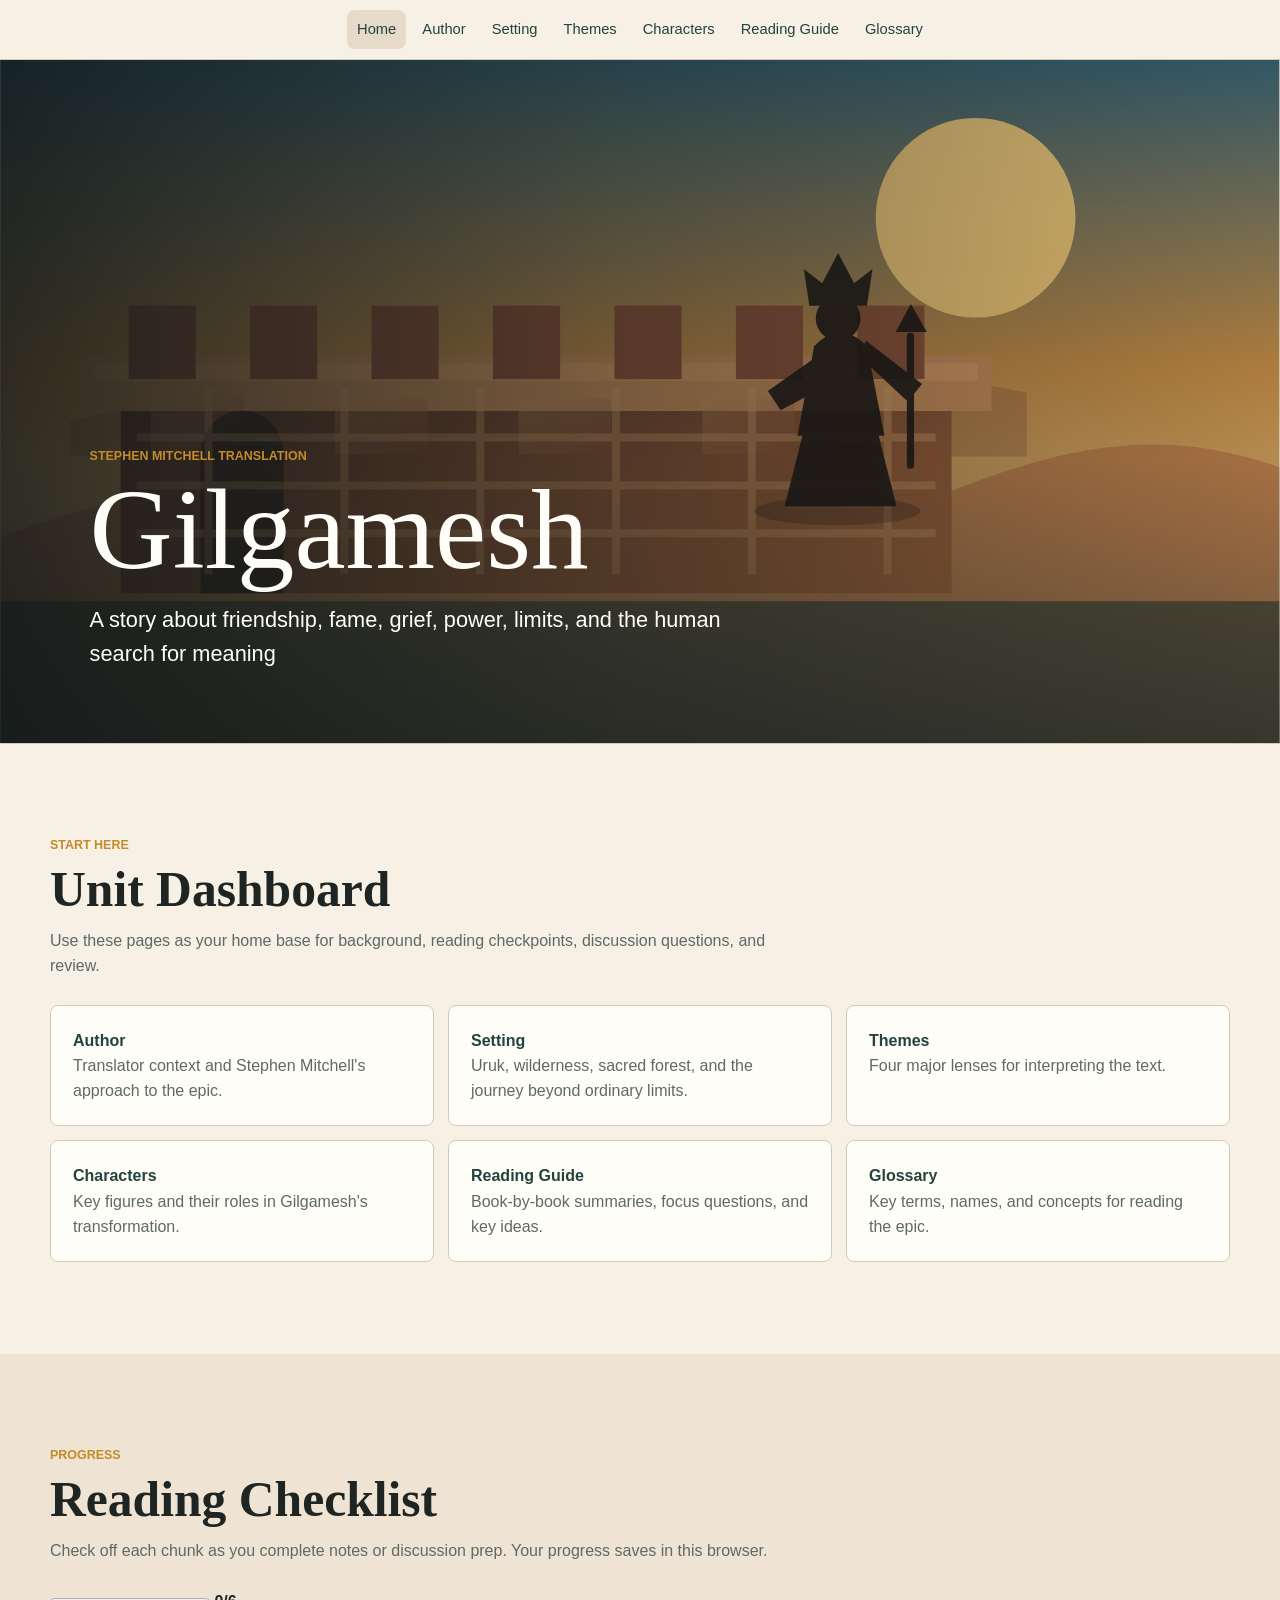
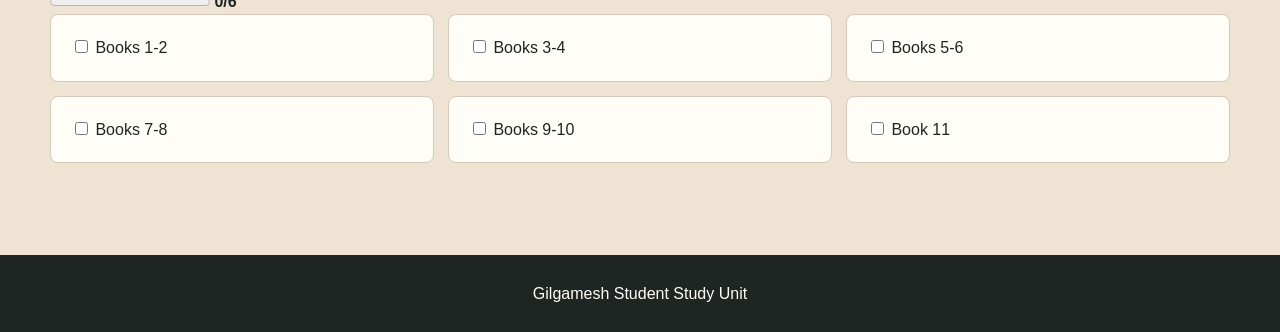
==== commit fcfc8680: "Update homepage subtitle" ====
--- a/index.html
+++ b/index.html
@@ -1 +1 @@
-<!doctype html><html lang="en"><head><meta charset="utf-8"><meta name="viewport" content="width=device-width,initial-scale=1"><title>Gilgamesh Student Study Unit</title><link rel="stylesheet" href="styles.css?v=nav-regular"></head><body><a class="skip-link" href="#main-content">Skip to content</a><nav class="top-nav" aria-label="Main navigation"><a aria-current="page" href="index.html">Home</a><a href="author.html">Author</a><a href="setting.html">Setting</a><a href="themes.html">Themes</a><a href="characters.html">Characters</a><a href="reading-guide.html">Reading Guide</a><a href="glossary.html">Glossary</a></nav><header class="hero"><img src="assets/uruk-hero.svg?v=king-wall" alt="Ancient city walls of Uruk at sunrise with a king standing on the wall"><div class="hero-copy"><p class="eyebrow">Stephen Mitchell translation</p><h1>Gilgamesh</h1><p>A student-facing study unit for reading the epic as a story about friendship, fame, grief, power, limits, and the human search for meaning.</p></div></header><main id="main-content" tabindex="-1"><section class="section"><div class="section-inner"><div class="section-heading"><p class="eyebrow">Start Here</p><h2>Unit Dashboard</h2><p class="section-intro">Use these pages as your home base for background, reading checkpoints, discussion questions, and review.</p></div><div class="grid grid-3"><a class="resource-link" href="author.html"><span>Author</span><p>Translator context and Stephen Mitchell's approach to the epic.</p></a><a class="resource-link" href="setting.html"><span>Setting</span><p>Uruk, wilderness, sacred forest, and the journey beyond ordinary limits.</p></a><a class="resource-link" href="themes.html"><span>Themes</span><p>Four major lenses for interpreting the text.</p></a><a class="resource-link" href="characters.html"><span>Characters</span><p>Key figures and their roles in Gilgamesh's transformation.</p></a><a class="resource-link" href="reading-guide.html"><span>Reading Guide</span><p>Book-by-book summaries, focus questions, and key ideas.</p></a><a class="resource-link" href="glossary.html"><span>Glossary</span><p>Key terms, names, and concepts for reading the epic.</p></a></div></div></section><section class="section band-light"><div class="section-inner"><div class="section-heading"><p class="eyebrow">Progress</p><h2>Reading Checklist</h2><p class="section-intro">Check off each chunk as you complete notes or discussion prep. Your progress saves in this browser.</p></div><progress data-progress-bar value="0" max="6"></progress> <strong data-progress-text>0/6</strong><div class="grid grid-3"><label class="tile"><input type="checkbox" data-progress-check value="books-1-2"> Books 1-2</label><label class="tile"><input type="checkbox" data-progress-check value="books-3-4"> Books 3-4</label><label class="tile"><input type="checkbox" data-progress-check value="books-5-6"> Books 5-6</label><label class="tile"><input type="checkbox" data-progress-check value="books-7-8"> Books 7-8</label><label class="tile"><input type="checkbox" data-progress-check value="books-9-10"> Books 9-10</label><label class="tile"><input type="checkbox" data-progress-check value="book-11"> Book 11</label></div></div></section></main><footer class="site-footer"><p>Gilgamesh Student Study Unit</p></footer><script src="script.js"></script></body></html>+<!doctype html><html lang="en"><head><meta charset="utf-8"><meta name="viewport" content="width=device-width,initial-scale=1"><title>Gilgamesh Student Study Unit</title><link rel="stylesheet" href="styles.css?v=nav-regular"></head><body><a class="skip-link" href="#main-content">Skip to content</a><nav class="top-nav" aria-label="Main navigation"><a aria-current="page" href="index.html">Home</a><a href="author.html">Author</a><a href="setting.html">Setting</a><a href="themes.html">Themes</a><a href="characters.html">Characters</a><a href="reading-guide.html">Reading Guide</a><a href="glossary.html">Glossary</a></nav><header class="hero"><img src="assets/uruk-hero.svg?v=king-wall" alt="Ancient city walls of Uruk at sunrise with a king standing on the wall"><div class="hero-copy"><p class="eyebrow">Stephen Mitchell translation</p><h1>Gilgamesh</h1><p>A story about friendship, fame, grief, power, limits, and the human search for meaning</p></div></header><main id="main-content" tabindex="-1"><section class="section"><div class="section-inner"><div class="section-heading"><p class="eyebrow">Start Here</p><h2>Unit Dashboard</h2><p class="section-intro">Use these pages as your home base for background, reading checkpoints, discussion questions, and review.</p></div><div class="grid grid-3"><a class="resource-link" href="author.html"><span>Author</span><p>Translator context and Stephen Mitchell's approach to the epic.</p></a><a class="resource-link" href="setting.html"><span>Setting</span><p>Uruk, wilderness, sacred forest, and the journey beyond ordinary limits.</p></a><a class="resource-link" href="themes.html"><span>Themes</span><p>Four major lenses for interpreting the text.</p></a><a class="resource-link" href="characters.html"><span>Characters</span><p>Key figures and their roles in Gilgamesh's transformation.</p></a><a class="resource-link" href="reading-guide.html"><span>Reading Guide</span><p>Book-by-book summaries, focus questions, and key ideas.</p></a><a class="resource-link" href="glossary.html"><span>Glossary</span><p>Key terms, names, and concepts for reading the epic.</p></a></div></div></section><section class="section band-light"><div class="section-inner"><div class="section-heading"><p class="eyebrow">Progress</p><h2>Reading Checklist</h2><p class="section-intro">Check off each chunk as you complete notes or discussion prep. Your progress saves in this browser.</p></div><progress data-progress-bar value="0" max="6"></progress> <strong data-progress-text>0/6</strong><div class="grid grid-3"><label class="tile"><input type="checkbox" data-progress-check value="books-1-2"> Books 1-2</label><label class="tile"><input type="checkbox" data-progress-check value="books-3-4"> Books 3-4</label><label class="tile"><input type="checkbox" data-progress-check value="books-5-6"> Books 5-6</label><label class="tile"><input type="checkbox" data-progress-check value="books-7-8"> Books 7-8</label><label class="tile"><input type="checkbox" data-progress-check value="books-9-10"> Books 9-10</label><label class="tile"><input type="checkbox" data-progress-check value="book-11"> Book 11</label></div></div></section></main><footer class="site-footer"><p>Gilgamesh Student Study Unit</p></footer><script src="script.js"></script></body></html>
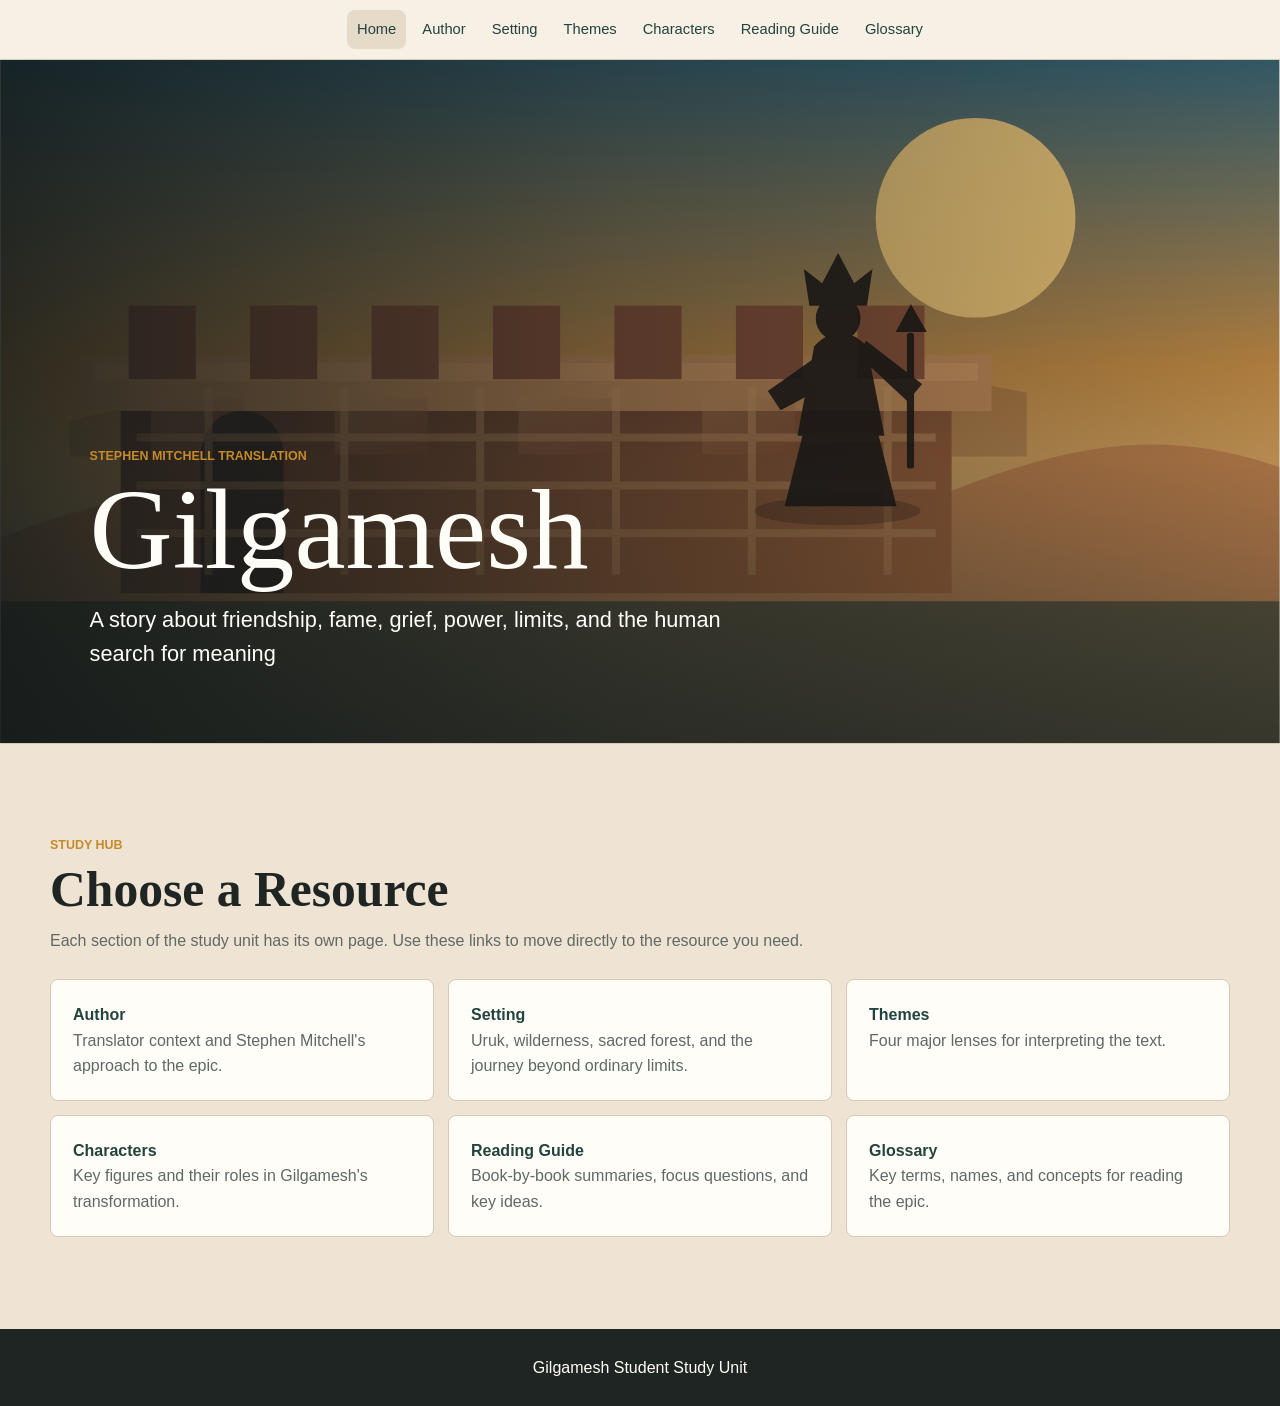
==== commit 8301a24a: "Mirror Nervous Conditions homepage resource section" ====
--- a/index.html
+++ b/index.html
@@ -1 +1 @@
-<!doctype html><html lang="en"><head><meta charset="utf-8"><meta name="viewport" content="width=device-width,initial-scale=1"><title>Gilgamesh Student Study Unit</title><link rel="stylesheet" href="styles.css?v=nav-regular"></head><body><a class="skip-link" href="#main-content">Skip to content</a><nav class="top-nav" aria-label="Main navigation"><a aria-current="page" href="index.html">Home</a><a href="author.html">Author</a><a href="setting.html">Setting</a><a href="themes.html">Themes</a><a href="characters.html">Characters</a><a href="reading-guide.html">Reading Guide</a><a href="glossary.html">Glossary</a></nav><header class="hero"><img src="assets/uruk-hero.svg?v=king-wall" alt="Ancient city walls of Uruk at sunrise with a king standing on the wall"><div class="hero-copy"><p class="eyebrow">Stephen Mitchell translation</p><h1>Gilgamesh</h1><p>A story about friendship, fame, grief, power, limits, and the human search for meaning</p></div></header><main id="main-content" tabindex="-1"><section class="section"><div class="section-inner"><div class="section-heading"><p class="eyebrow">Start Here</p><h2>Unit Dashboard</h2><p class="section-intro">Use these pages as your home base for background, reading checkpoints, discussion questions, and review.</p></div><div class="grid grid-3"><a class="resource-link" href="author.html"><span>Author</span><p>Translator context and Stephen Mitchell's approach to the epic.</p></a><a class="resource-link" href="setting.html"><span>Setting</span><p>Uruk, wilderness, sacred forest, and the journey beyond ordinary limits.</p></a><a class="resource-link" href="themes.html"><span>Themes</span><p>Four major lenses for interpreting the text.</p></a><a class="resource-link" href="characters.html"><span>Characters</span><p>Key figures and their roles in Gilgamesh's transformation.</p></a><a class="resource-link" href="reading-guide.html"><span>Reading Guide</span><p>Book-by-book summaries, focus questions, and key ideas.</p></a><a class="resource-link" href="glossary.html"><span>Glossary</span><p>Key terms, names, and concepts for reading the epic.</p></a></div></div></section><section class="section band-light"><div class="section-inner"><div class="section-heading"><p class="eyebrow">Progress</p><h2>Reading Checklist</h2><p class="section-intro">Check off each chunk as you complete notes or discussion prep. Your progress saves in this browser.</p></div><progress data-progress-bar value="0" max="6"></progress> <strong data-progress-text>0/6</strong><div class="grid grid-3"><label class="tile"><input type="checkbox" data-progress-check value="books-1-2"> Books 1-2</label><label class="tile"><input type="checkbox" data-progress-check value="books-3-4"> Books 3-4</label><label class="tile"><input type="checkbox" data-progress-check value="books-5-6"> Books 5-6</label><label class="tile"><input type="checkbox" data-progress-check value="books-7-8"> Books 7-8</label><label class="tile"><input type="checkbox" data-progress-check value="books-9-10"> Books 9-10</label><label class="tile"><input type="checkbox" data-progress-check value="book-11"> Book 11</label></div></div></section></main><footer class="site-footer"><p>Gilgamesh Student Study Unit</p></footer><script src="script.js"></script></body></html>+<!doctype html><html lang="en"><head><meta charset="utf-8"><meta name="viewport" content="width=device-width,initial-scale=1"><title>Gilgamesh Student Study Unit</title><link rel="stylesheet" href="styles.css?v=nav-regular"></head><body><a class="skip-link" href="#main-content">Skip to content</a><nav class="top-nav" aria-label="Main navigation"><a aria-current="page" href="index.html">Home</a><a href="author.html">Author</a><a href="setting.html">Setting</a><a href="themes.html">Themes</a><a href="characters.html">Characters</a><a href="reading-guide.html">Reading Guide</a><a href="glossary.html">Glossary</a></nav><header class="hero"><img src="assets/uruk-hero.svg?v=king-wall" alt="Ancient city walls of Uruk at sunrise with a king standing on the wall"><div class="hero-copy"><p class="eyebrow">Stephen Mitchell translation</p><h1>Gilgamesh</h1><p>A story about friendship, fame, grief, power, limits, and the human search for meaning</p></div></header><main id="main-content" tabindex="-1"><section id="home-links" class="section band-light" aria-labelledby="home-links-title"><div class="section-inner"><div class="section-heading"><p class="eyebrow">Study Hub</p><h2 id="home-links-title">Choose a Resource</h2><p class="section-intro">Each section of the study unit has its own page. Use these links to move directly to the resource you need.</p></div><div class="grid grid-3"><a class="resource-link" href="author.html"><span>Author</span><p>Translator context and Stephen Mitchell's approach to the epic.</p></a><a class="resource-link" href="setting.html"><span>Setting</span><p>Uruk, wilderness, sacred forest, and the journey beyond ordinary limits.</p></a><a class="resource-link" href="themes.html"><span>Themes</span><p>Four major lenses for interpreting the text.</p></a><a class="resource-link" href="characters.html"><span>Characters</span><p>Key figures and their roles in Gilgamesh's transformation.</p></a><a class="resource-link" href="reading-guide.html"><span>Reading Guide</span><p>Book-by-book summaries, focus questions, and key ideas.</p></a><a class="resource-link" href="glossary.html"><span>Glossary</span><p>Key terms, names, and concepts for reading the epic.</p></a></div></div></section></main><footer class="site-footer"><p>Gilgamesh Student Study Unit</p></footer><script src="script.js"></script></body></html>
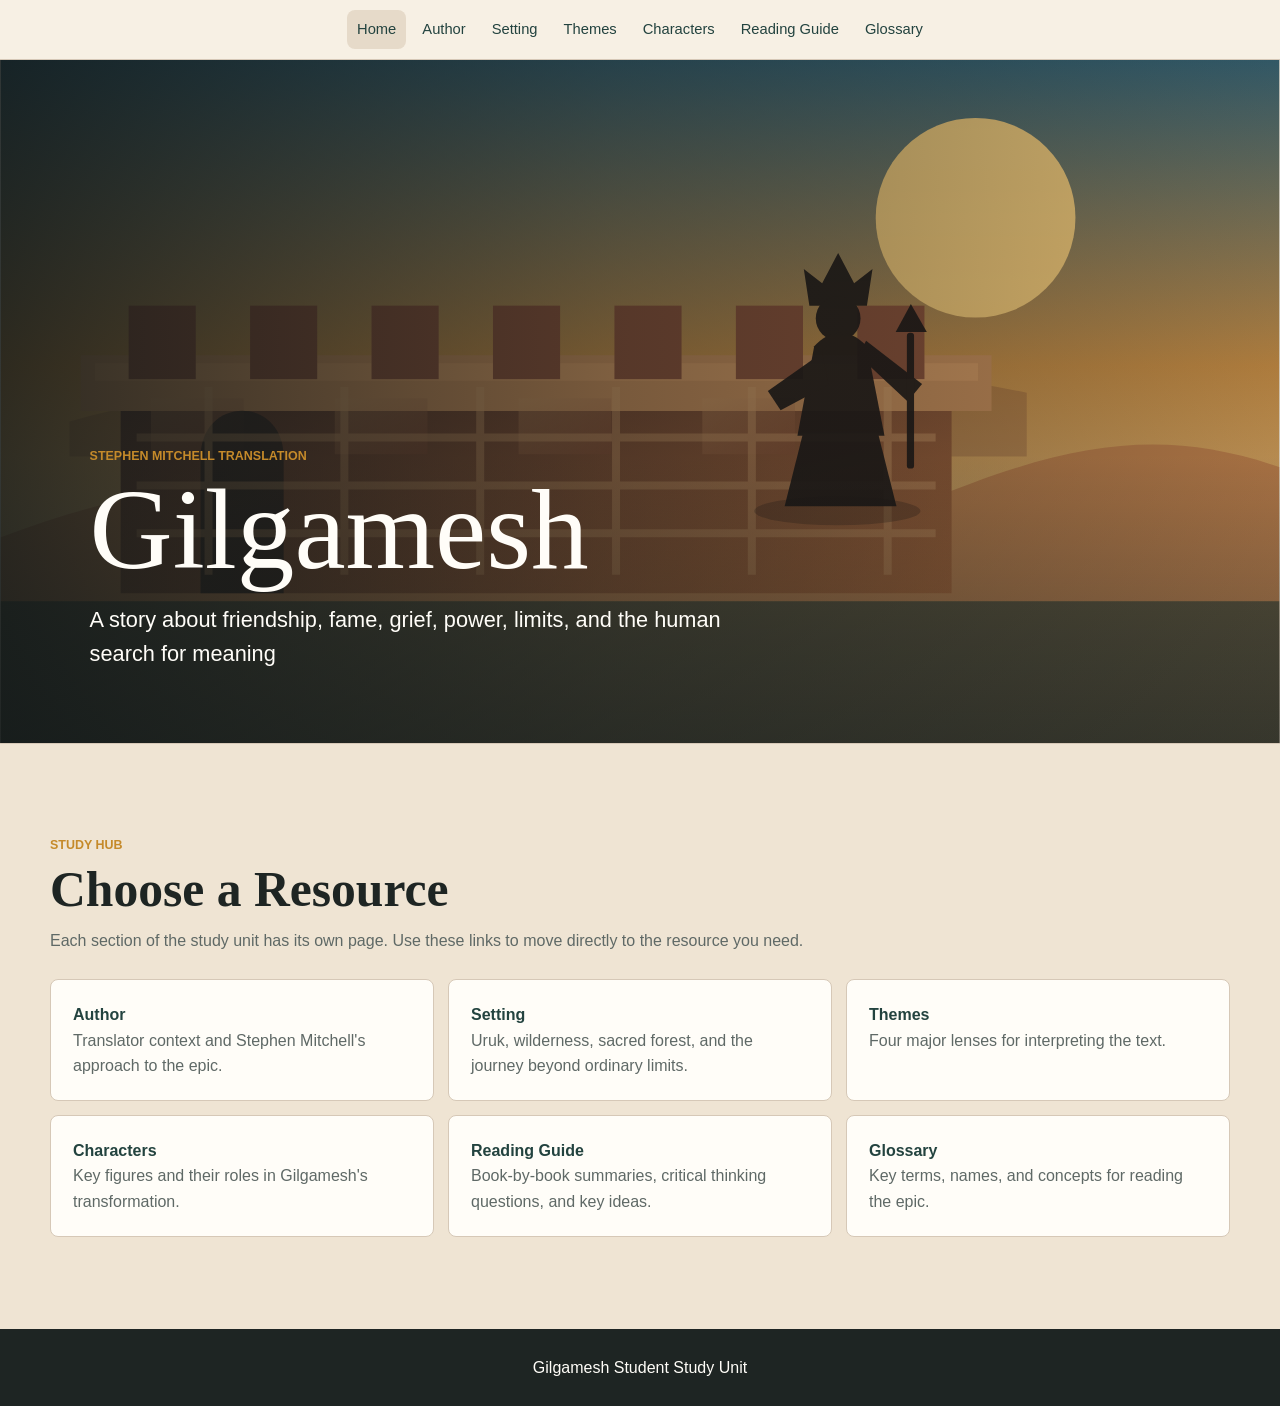
==== commit b3f9402a: "Rename focus questions on homepage" ====
--- a/index.html
+++ b/index.html
@@ -1 +1 @@
-<!doctype html><html lang="en"><head><meta charset="utf-8"><meta name="viewport" content="width=device-width,initial-scale=1"><title>Gilgamesh Student Study Unit</title><link rel="stylesheet" href="styles.css?v=nav-regular"></head><body><a class="skip-link" href="#main-content">Skip to content</a><nav class="top-nav" aria-label="Main navigation"><a aria-current="page" href="index.html">Home</a><a href="author.html">Author</a><a href="setting.html">Setting</a><a href="themes.html">Themes</a><a href="characters.html">Characters</a><a href="reading-guide.html">Reading Guide</a><a href="glossary.html">Glossary</a></nav><header class="hero"><img src="assets/uruk-hero.svg?v=king-wall" alt="Ancient city walls of Uruk at sunrise with a king standing on the wall"><div class="hero-copy"><p class="eyebrow">Stephen Mitchell translation</p><h1>Gilgamesh</h1><p>A story about friendship, fame, grief, power, limits, and the human search for meaning</p></div></header><main id="main-content" tabindex="-1"><section id="home-links" class="section band-light" aria-labelledby="home-links-title"><div class="section-inner"><div class="section-heading"><p class="eyebrow">Study Hub</p><h2 id="home-links-title">Choose a Resource</h2><p class="section-intro">Each section of the study unit has its own page. Use these links to move directly to the resource you need.</p></div><div class="grid grid-3"><a class="resource-link" href="author.html"><span>Author</span><p>Translator context and Stephen Mitchell's approach to the epic.</p></a><a class="resource-link" href="setting.html"><span>Setting</span><p>Uruk, wilderness, sacred forest, and the journey beyond ordinary limits.</p></a><a class="resource-link" href="themes.html"><span>Themes</span><p>Four major lenses for interpreting the text.</p></a><a class="resource-link" href="characters.html"><span>Characters</span><p>Key figures and their roles in Gilgamesh's transformation.</p></a><a class="resource-link" href="reading-guide.html"><span>Reading Guide</span><p>Book-by-book summaries, focus questions, and key ideas.</p></a><a class="resource-link" href="glossary.html"><span>Glossary</span><p>Key terms, names, and concepts for reading the epic.</p></a></div></div></section></main><footer class="site-footer"><p>Gilgamesh Student Study Unit</p></footer><script src="script.js"></script></body></html>+<!doctype html><html lang="en"><head><meta charset="utf-8"><meta name="viewport" content="width=device-width,initial-scale=1"><title>Gilgamesh Student Study Unit</title><link rel="stylesheet" href="styles.css?v=resource-hover"></head><body><a class="skip-link" href="#main-content">Skip to content</a><nav class="top-nav" aria-label="Main navigation"><a aria-current="page" href="index.html">Home</a><a href="author.html">Author</a><a href="setting.html">Setting</a><a href="themes.html">Themes</a><a href="characters.html">Characters</a><a href="reading-guide.html">Reading Guide</a><a href="glossary.html">Glossary</a></nav><header class="hero"><img src="assets/uruk-hero.svg?v=king-wall" alt="Ancient city walls of Uruk at sunrise with a king standing on the wall"><div class="hero-copy"><p class="eyebrow">Stephen Mitchell translation</p><h1>Gilgamesh</h1><p>A story about friendship, fame, grief, power, limits, and the human search for meaning</p></div></header><main id="main-content" tabindex="-1"><section id="home-links" class="section band-light" aria-labelledby="home-links-title"><div class="section-inner"><div class="section-heading"><p class="eyebrow">Study Hub</p><h2 id="home-links-title">Choose a Resource</h2><p class="section-intro">Each section of the study unit has its own page. Use these links to move directly to the resource you need.</p></div><div class="grid grid-3"><a class="resource-link" href="author.html"><span>Author</span><p>Translator context and Stephen Mitchell's approach to the epic.</p></a><a class="resource-link" href="setting.html"><span>Setting</span><p>Uruk, wilderness, sacred forest, and the journey beyond ordinary limits.</p></a><a class="resource-link" href="themes.html"><span>Themes</span><p>Four major lenses for interpreting the text.</p></a><a class="resource-link" href="characters.html"><span>Characters</span><p>Key figures and their roles in Gilgamesh's transformation.</p></a><a class="resource-link" href="reading-guide.html"><span>Reading Guide</span><p>Book-by-book summaries, critical thinking questions, and key ideas.</p></a><a class="resource-link" href="glossary.html"><span>Glossary</span><p>Key terms, names, and concepts for reading the epic.</p></a></div></div></section></main><footer class="site-footer"><p>Gilgamesh Student Study Unit</p></footer><script src="script.js"></script></body></html>
--- a/styles.css
+++ b/styles.css
@@ -1 +1 @@
-:root{--paper:#f7f0e4;--surface:#fffdf8;--ink:#1e2523;--muted:#5f6966;--line:#d6c8b7;--reed:#23433f;--lapis:#255a78;--clay:#9f5739;--sun:#c58a2a;--fig:#5f3f62}*{box-sizing:border-box}html{scroll-behavior:smooth}body{margin:0;background:var(--paper);color:var(--ink);font-family:Arial,Helvetica,sans-serif;line-height:1.58;overflow-x:hidden}a{color:inherit}img{max-width:100%;height:auto}p,li,h1,h2,h3,h4,summary,a{overflow-wrap:anywhere}.skip-link{position:fixed;left:16px;top:12px;z-index:100;transform:translateY(-160%);background:#fff;border:3px solid var(--reed);border-radius:8px;padding:10px 14px;font-weight:800;text-decoration:none}.skip-link:focus{transform:translateY(0)}:focus-visible{outline:3px solid #111;outline-offset:4px}.top-nav{position:sticky;top:0;z-index:20;display:flex;justify-content:center;gap:6px;flex-wrap:wrap;padding:10px 14px;background:rgba(247,240,228,.96);border-bottom:1px solid var(--line)}.top-nav a{min-height:38px;display:inline-flex;align-items:center;text-decoration:none;color:var(--reed);font-family:Arial,Helvetica,sans-serif;font-weight:400;font-size:.92rem;padding:8px 10px;border-radius:8px;white-space:nowrap}.top-nav a:hover,.top-nav a:focus-visible,.top-nav a[aria-current=page]{background:#e6dac9}.hero{position:relative;min-height:clamp(460px,76vh,720px);display:grid;align-items:end;overflow:hidden;border-bottom:1px solid var(--line)}.hero img{position:absolute;inset:0;width:100%;height:100%;object-fit:cover}.hero:after{content:"";position:absolute;inset:0;background:linear-gradient(90deg,rgba(16,23,24,.84),rgba(16,23,24,.44) 48%,rgba(16,23,24,.14)),linear-gradient(0deg,rgba(16,23,24,.45),transparent 42%)}.hero-copy{position:relative;z-index:1;width:min(920px,calc(100% - 32px));padding:0 0 clamp(42px,8vh,76px) clamp(20px,7vw,92px);color:#fffdf8}.eyebrow{margin:0 0 8px;color:var(--sun);font-size:.78rem;letter-spacing:0;text-transform:uppercase;font-weight:900}.hero h1,.page-hero h1,h2{font-family:Georgia,'Times New Roman',serif}.hero h1{margin:0;font-size:clamp(3.2rem,9vw,7.2rem);font-weight:400;line-height:.95}.hero-copy p:last-child{max-width:680px;margin:18px 0 0;font-size:clamp(1.06rem,2vw,1.36rem)}.page-hero{background:var(--reed);color:#fffdf8;padding:clamp(54px,8vw,92px) 18px;border-bottom:1px solid var(--line)}.page-hero h1{margin:0;font-size:clamp(2.5rem,7vw,5rem);font-weight:400;line-height:1}.page-hero p{max-width:760px;margin:0;font-size:1.08rem}.section{padding:clamp(52px,8vw,92px) 18px}.band-light{background:#efe4d3}.band-deep{background:#203633;color:#fffdf8}.section-inner{width:min(1180px,100%);margin:0 auto}.section-heading{max-width:780px;margin-bottom:26px}.section-intro{max-width:760px;margin:0;color:var(--muted)}h2{margin:0 0 12px;font-size:clamp(2rem,4vw,3.1rem);line-height:1.05}h3{margin:0 0 10px;font-size:1.18rem;line-height:1.25}h4{margin:22px 0 8px;color:var(--reed);font-size:1rem}p{margin:0 0 12px}ul,ol{padding-left:1.25rem}li{margin:6px 0}.grid{display:grid;gap:14px}.grid-2{grid-template-columns:repeat(2,minmax(0,1fr))}.grid-3{grid-template-columns:repeat(3,minmax(0,1fr))}.grid-4{grid-template-columns:repeat(4,minmax(0,1fr))}.tile,.resource-link,.prose-panel,.character-card,.theme-card,.term,.book-panel,.quiz-panel,.callout{border:1px solid var(--line);border-radius:8px;background:var(--surface)}.tile,.prose-panel,.character-card,.theme-card,.term,.quiz-panel,.callout{padding:20px}.resource-link{display:block;padding:22px;text-decoration:none;color:var(--ink)}.resource-link span,.tile h3,.character-card h3,.term dt{color:var(--reed);font-weight:900}.resource-link p,.tile p,.character-card p,.theme-card p,.term dd,.quiz-panel p,.callout p{margin:0;color:var(--muted)}.theme-card{border-top:6px solid var(--clay)}.theme-card:nth-child(2){border-top-color:var(--lapis)}.theme-card:nth-child(3){border-top-color:var(--fig)}.theme-card:nth-child(4){border-top-color:var(--sun)}.theme-label{display:inline-grid;place-items:center;width:34px;height:34px;border-radius:50%;background:var(--clay);color:white;font-weight:900;margin-bottom:10px}.book-list{display:grid;gap:12px}.book-panel{overflow:hidden}.book-panel summary{position:relative;cursor:pointer;list-style:none;padding:17px 58px 17px 20px;background:var(--surface);color:var(--reed);font-weight:900}.book-panel summary:after{content:"+";position:absolute;right:18px;top:50%;transform:translateY(-50%);width:28px;height:28px;display:grid;place-items:center;border-radius:50%;background:#e5d8c7}.book-panel[open] summary:after{content:"-"}.book-body{display:grid;grid-template-columns:minmax(0,1.4fr) minmax(280px,.8fr);gap:24px;padding:8px 20px 22px;border-top:1px solid var(--line);background:var(--surface)}.questions{border-left:4px solid var(--sun);padding-left:18px}.question-line{color:var(--reed);font-weight:900}.toolbar{display:flex;gap:10px;flex-wrap:wrap;margin:0 0 18px}.toolbar input,.toolbar select{min-height:42px;border:1px solid var(--line);border-radius:8px;background:var(--surface);padding:8px 10px;font:inherit}.toolbar input{flex:1 1 280px}.button,.quiz-option{border-radius:8px;font:inherit;cursor:pointer}.button{min-height:42px;border:1px solid var(--reed);background:var(--reed);color:#fffdf8;padding:8px 12px;font-weight:900}.quiz-option{display:block;width:100%;text-align:left;margin:8px 0;border:1px solid var(--line);background:#fff8ec;color:var(--ink);padding:10px 12px}.quiz-option.correct{border-color:#2f6d4f;background:#e5f2e8}.quiz-option.incorrect{border-color:#a04738;background:#f7e4df}.result{min-height:26px;margin-top:10px;font-weight:900}.tracker-table{width:100%;border-collapse:collapse;border:1px solid var(--line);background:var(--surface)}.tracker-table th,.tracker-table td{border:1px solid var(--line);padding:12px;text-align:left;vertical-align:top}.tracker-table th{background:#eadcc9;color:var(--reed)}.site-footer{padding:26px 18px;background:#1e2523;color:#fffdf8;text-align:center}.site-footer p{margin:0}@media(max-width:980px){.grid-2,.grid-3,.grid-4,.book-body{grid-template-columns:1fr}.hero-copy{padding-left:22px}}@media(max-width:720px){body{font-size:16px;line-height:1.62}.top-nav{justify-content:flex-start;flex-wrap:nowrap;overflow-x:auto;overscroll-behavior-x:contain;-webkit-overflow-scrolling:touch;padding:8px 10px;gap:4px}.top-nav a{flex:0 0 auto;min-height:36px;font-size:.92rem;padding:8px 10px}.hero{min-height:410px}.hero-copy{width:100%;padding:0 18px 36px}.hero h1{font-size:clamp(3rem,18vw,4.25rem);line-height:.96}.hero-copy p:last-child{font-size:1.02rem;max-width:34rem}.page-hero{padding:38px 14px}.page-hero .section-inner{grid-template-columns:1fr!important;gap:16px!important}.page-hero img{max-width:150px!important}.page-hero h1{font-size:clamp(2.25rem,13vw,3.6rem);line-height:1.02}.page-hero p{font-size:1rem}.section{padding:38px 14px}.section-heading{margin-bottom:18px}h2{font-size:clamp(1.65rem,9vw,2.35rem)}.tile,.prose-panel,.character-card,.theme-card,.term,.quiz-panel,.callout,.resource-link{padding:16px}.book-panel summary{padding:15px 50px 15px 16px}.book-body{gap:16px;padding:6px 16px 18px}.toolbar{display:grid;grid-template-columns:1fr;gap:8px}.toolbar input,.toolbar select{width:100%;min-width:0}.character-card p,.theme-card p,.prose-panel p,.callout p,.tile p,.resource-link p{font-size:.98rem}}@media(max-width:430px){.top-nav{position:relative}.hero{min-height:360px}.hero-copy{padding-bottom:30px}.hero h1{font-size:3rem}.page-hero{padding-top:32px;padding-bottom:32px}.section{padding-left:12px;padding-right:12px}.grid{gap:12px}.tile,.prose-panel,.character-card,.theme-card,.term,.quiz-panel,.callout,.resource-link{padding:14px}ul,ol{padding-left:1.05rem}.book-panel summary{font-size:.98rem}.questions{padding-left:12px}.site-footer{padding:22px 12px}}@media(orientation:landscape) and (max-height:520px){.hero{min-height:320px}.hero-copy{padding-bottom:28px}.page-hero{padding-top:30px;padding-bottom:30px}}+:root{--paper:#f7f0e4;--surface:#fffdf8;--ink:#1e2523;--muted:#5f6966;--line:#d6c8b7;--reed:#23433f;--lapis:#255a78;--clay:#9f5739;--sun:#c58a2a;--fig:#5f3f62}*{box-sizing:border-box}html{scroll-behavior:smooth}body{margin:0;background:var(--paper);color:var(--ink);font-family:Arial,Helvetica,sans-serif;line-height:1.58;overflow-x:hidden}a{color:inherit}img{max-width:100%;height:auto}p,li,h1,h2,h3,h4,summary,a{overflow-wrap:anywhere}.skip-link{position:fixed;left:16px;top:12px;z-index:100;transform:translateY(-160%);background:#fff;border:3px solid var(--reed);border-radius:8px;padding:10px 14px;font-weight:800;text-decoration:none}.skip-link:focus{transform:translateY(0)}:focus-visible{outline:3px solid #111;outline-offset:4px}.top-nav{position:sticky;top:0;z-index:20;display:flex;justify-content:center;gap:6px;flex-wrap:wrap;padding:10px 14px;background:rgba(247,240,228,.96);border-bottom:1px solid var(--line)}.top-nav a{min-height:38px;display:inline-flex;align-items:center;text-decoration:none;color:var(--reed);font-family:Arial,Helvetica,sans-serif;font-weight:400;font-size:.92rem;padding:8px 10px;border-radius:8px;white-space:nowrap}.top-nav a:hover,.top-nav a:focus-visible,.top-nav a[aria-current=page]{background:#e6dac9}.hero{position:relative;min-height:clamp(460px,76vh,720px);display:grid;align-items:end;overflow:hidden;border-bottom:1px solid var(--line)}.hero img{position:absolute;inset:0;width:100%;height:100%;object-fit:cover}.hero:after{content:"";position:absolute;inset:0;background:linear-gradient(90deg,rgba(16,23,24,.84),rgba(16,23,24,.44) 48%,rgba(16,23,24,.14)),linear-gradient(0deg,rgba(16,23,24,.45),transparent 42%)}.hero-copy{position:relative;z-index:1;width:min(920px,calc(100% - 32px));padding:0 0 clamp(42px,8vh,76px) clamp(20px,7vw,92px);color:#fffdf8}.eyebrow{margin:0 0 8px;color:var(--sun);font-size:.78rem;letter-spacing:0;text-transform:uppercase;font-weight:900}.hero h1,.page-hero h1,h2{font-family:Georgia,'Times New Roman',serif}.hero h1{margin:0;font-size:clamp(3.2rem,9vw,7.2rem);font-weight:400;line-height:.95}.hero-copy p:last-child{max-width:680px;margin:18px 0 0;font-size:clamp(1.06rem,2vw,1.36rem)}.page-hero{background:var(--reed);color:#fffdf8;padding:clamp(54px,8vw,92px) 18px;border-bottom:1px solid var(--line)}.page-hero h1{margin:0;font-size:clamp(2.5rem,7vw,5rem);font-weight:400;line-height:1}.page-hero p{max-width:760px;margin:0;font-size:1.08rem}.section{padding:clamp(52px,8vw,92px) 18px}.band-light{background:#efe4d3}.band-deep{background:#203633;color:#fffdf8}.section-inner{width:min(1180px,100%);margin:0 auto}.section-heading{max-width:780px;margin-bottom:26px}.section-intro{max-width:760px;margin:0;color:var(--muted)}h2{margin:0 0 12px;font-size:clamp(2rem,4vw,3.1rem);line-height:1.05}h3{margin:0 0 10px;font-size:1.18rem;line-height:1.25}h4{margin:22px 0 8px;color:var(--reed);font-size:1rem}p{margin:0 0 12px}ul,ol{padding-left:1.25rem}li{margin:6px 0}.grid{display:grid;gap:14px}.grid-2{grid-template-columns:repeat(2,minmax(0,1fr))}.grid-3{grid-template-columns:repeat(3,minmax(0,1fr))}.grid-4{grid-template-columns:repeat(4,minmax(0,1fr))}.tile,.resource-link,.prose-panel,.character-card,.theme-card,.term,.book-panel,.quiz-panel,.callout{border:1px solid var(--line);border-radius:8px;background:var(--surface)}.tile,.prose-panel,.character-card,.theme-card,.term,.quiz-panel,.callout{padding:20px}.resource-link{display:block;padding:22px;text-decoration:none;color:var(--ink)}.resource-link:hover,.resource-link:focus-visible{border-color:var(--reed);background:#fff8ec;outline:3px solid var(--reed);outline-offset:2px}.resource-link span,.tile h3,.character-card h3,.term dt{color:var(--reed);font-weight:900}.resource-link p,.tile p,.character-card p,.theme-card p,.term dd,.quiz-panel p,.callout p{margin:0;color:var(--muted)}.theme-card{border-top:6px solid var(--clay)}.theme-card:nth-child(2){border-top-color:var(--lapis)}.theme-card:nth-child(3){border-top-color:var(--fig)}.theme-card:nth-child(4){border-top-color:var(--sun)}.theme-card .theme-watch{margin-top:14px;color:var(--ink)}.theme-label{display:inline-grid;place-items:center;width:34px;height:34px;border-radius:50%;background:var(--clay);color:white;font-weight:900;margin-bottom:10px}.book-list{display:grid;gap:12px}.book-panel{overflow:hidden}.book-panel summary{position:relative;cursor:pointer;list-style:none;padding:17px 58px 17px 20px;background:var(--surface);color:var(--reed);font-weight:900}.book-panel summary:after{content:"+";position:absolute;right:18px;top:50%;transform:translateY(-50%);width:28px;height:28px;display:grid;place-items:center;border-radius:50%;background:#e5d8c7}.book-panel[open] summary:after{content:"-"}.book-body{display:grid;grid-template-columns:minmax(0,1.4fr) minmax(280px,.8fr);gap:24px;padding:8px 20px 22px;border-top:1px solid var(--line);background:var(--surface)}.questions{border-left:4px solid var(--sun);padding-left:18px}.question-line{color:var(--reed);font-weight:900}.toolbar{display:flex;gap:10px;flex-wrap:wrap;margin:0 0 18px}.toolbar input,.toolbar select{min-height:42px;border:1px solid var(--line);border-radius:8px;background:var(--surface);padding:8px 10px;font:inherit}.toolbar input{flex:1 1 280px}.button,.quiz-option{border-radius:8px;font:inherit;cursor:pointer}.button{min-height:42px;border:1px solid var(--reed);background:var(--reed);color:#fffdf8;padding:8px 12px;font-weight:900}.quiz-option{display:block;width:100%;text-align:left;margin:8px 0;border:1px solid var(--line);background:#fff8ec;color:var(--ink);padding:10px 12px}.quiz-option.correct{border-color:#2f6d4f;background:#e5f2e8}.quiz-option.incorrect{border-color:#a04738;background:#f7e4df}.result{min-height:26px;margin-top:10px;font-weight:900}.tracker-table{width:100%;border-collapse:collapse;border:1px solid var(--line);background:var(--surface)}.tracker-table th,.tracker-table td{border:1px solid var(--line);padding:12px;text-align:left;vertical-align:top}.tracker-table th{background:#eadcc9;color:var(--reed)}.site-footer{padding:26px 18px;background:#1e2523;color:#fffdf8;text-align:center}.site-footer p{margin:0}@media(max-width:980px){.grid-2,.grid-3,.grid-4,.book-body{grid-template-columns:1fr}.hero-copy{padding-left:22px}}@media(max-width:720px){body{font-size:16px;line-height:1.62}.top-nav{justify-content:flex-start;flex-wrap:nowrap;overflow-x:auto;overscroll-behavior-x:contain;-webkit-overflow-scrolling:touch;padding:8px 10px;gap:4px}.top-nav a{flex:0 0 auto;min-height:36px;font-size:.92rem;padding:8px 10px}.hero{min-height:410px}.hero-copy{width:100%;padding:0 18px 36px}.hero h1{font-size:clamp(3rem,18vw,4.25rem);line-height:.96}.hero-copy p:last-child{font-size:1.02rem;max-width:34rem}.page-hero{padding:38px 14px}.page-hero .section-inner{grid-template-columns:1fr!important;gap:16px!important}.page-hero img{max-width:150px!important}.page-hero h1{font-size:clamp(2.25rem,13vw,3.6rem);line-height:1.02}.page-hero p{font-size:1rem}.section{padding:38px 14px}.section-heading{margin-bottom:18px}h2{font-size:clamp(1.65rem,9vw,2.35rem)}.tile,.prose-panel,.character-card,.theme-card,.term,.quiz-panel,.callout,.resource-link{padding:16px}.book-panel summary{padding:15px 50px 15px 16px}.book-body{gap:16px;padding:6px 16px 18px}.toolbar{display:grid;grid-template-columns:1fr;gap:8px}.toolbar input,.toolbar select{width:100%;min-width:0}.character-card p,.theme-card p,.prose-panel p,.callout p,.tile p,.resource-link p{font-size:.98rem}}@media(max-width:430px){.top-nav{position:relative}.hero{min-height:360px}.hero-copy{padding-bottom:30px}.hero h1{font-size:3rem}.page-hero{padding-top:32px;padding-bottom:32px}.section{padding-left:12px;padding-right:12px}.grid{gap:12px}.tile,.prose-panel,.character-card,.theme-card,.term,.quiz-panel,.callout,.resource-link{padding:14px}ul,ol{padding-left:1.05rem}.book-panel summary{font-size:.98rem}.questions{padding-left:12px}.site-footer{padding:22px 12px}}@media(orientation:landscape) and (max-height:520px){.hero{min-height:320px}.hero-copy{padding-bottom:28px}.page-hero{padding-top:30px;padding-bottom:30px}}
